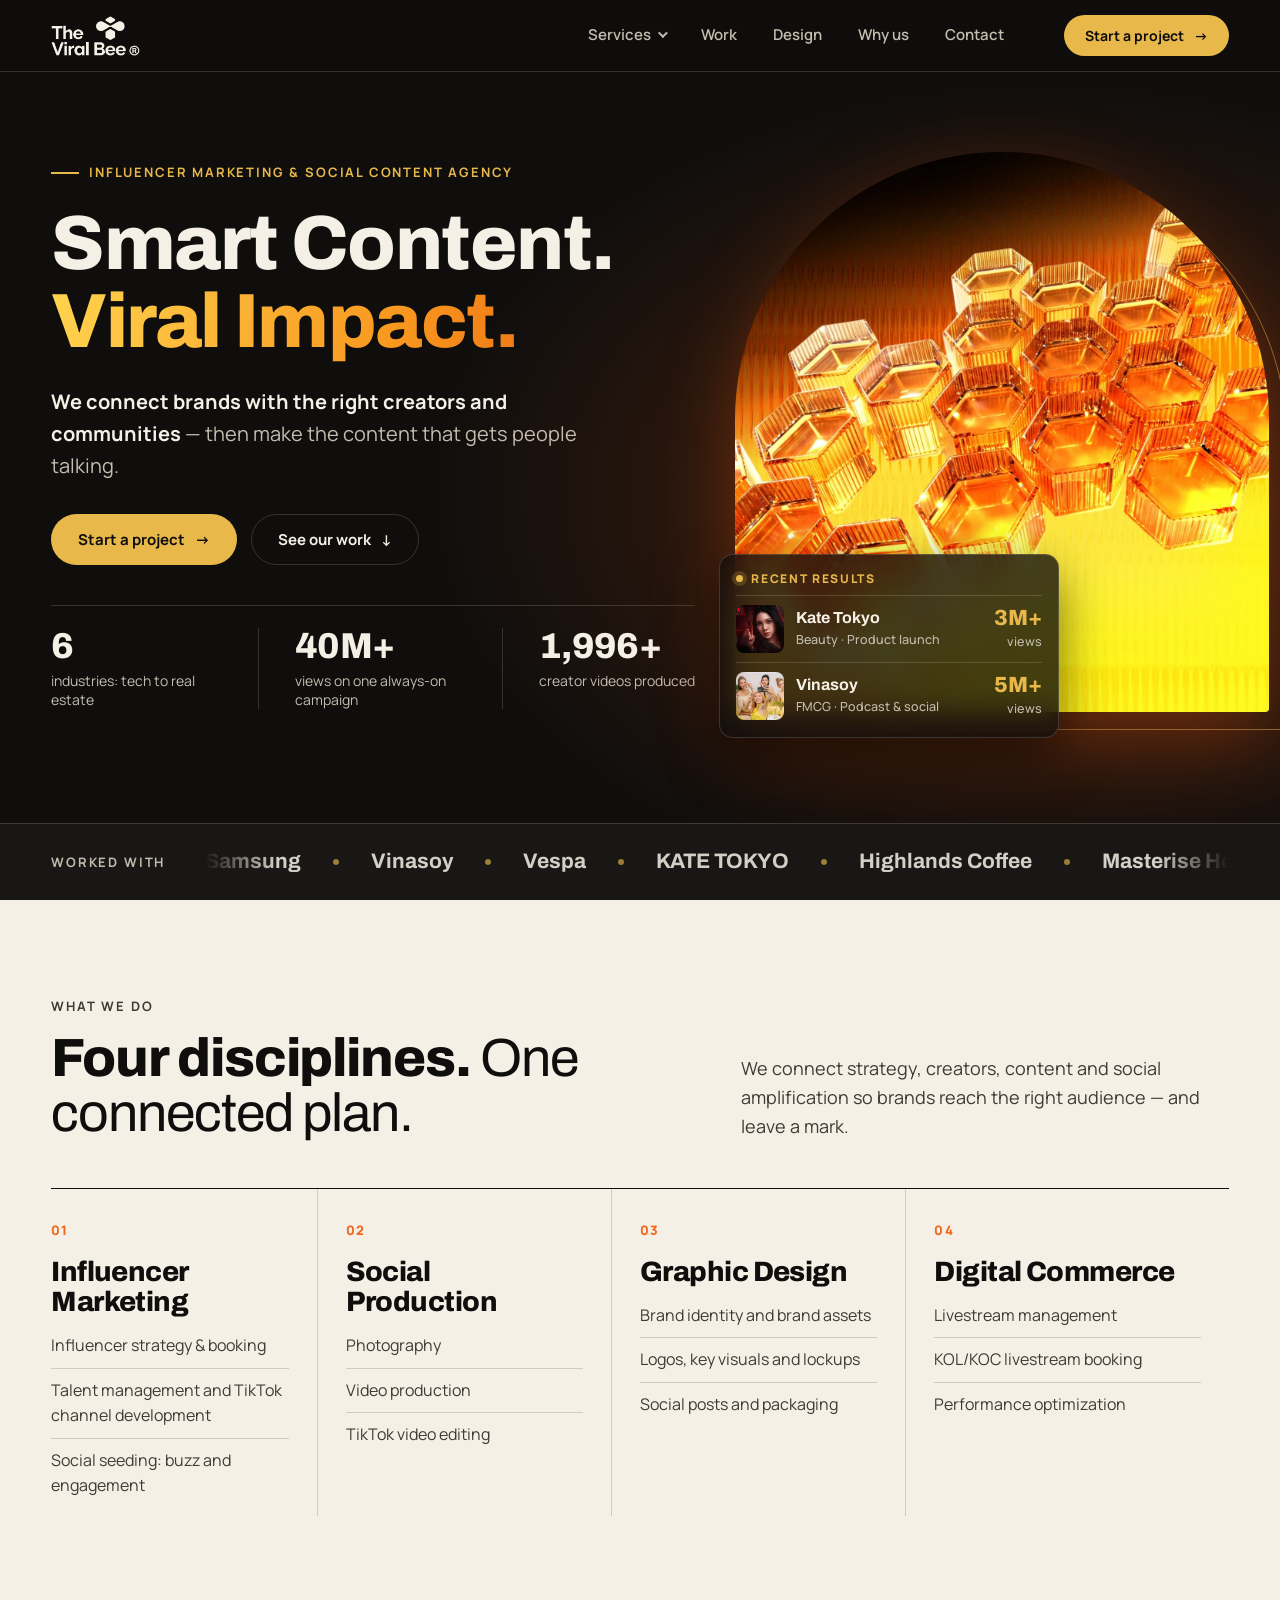
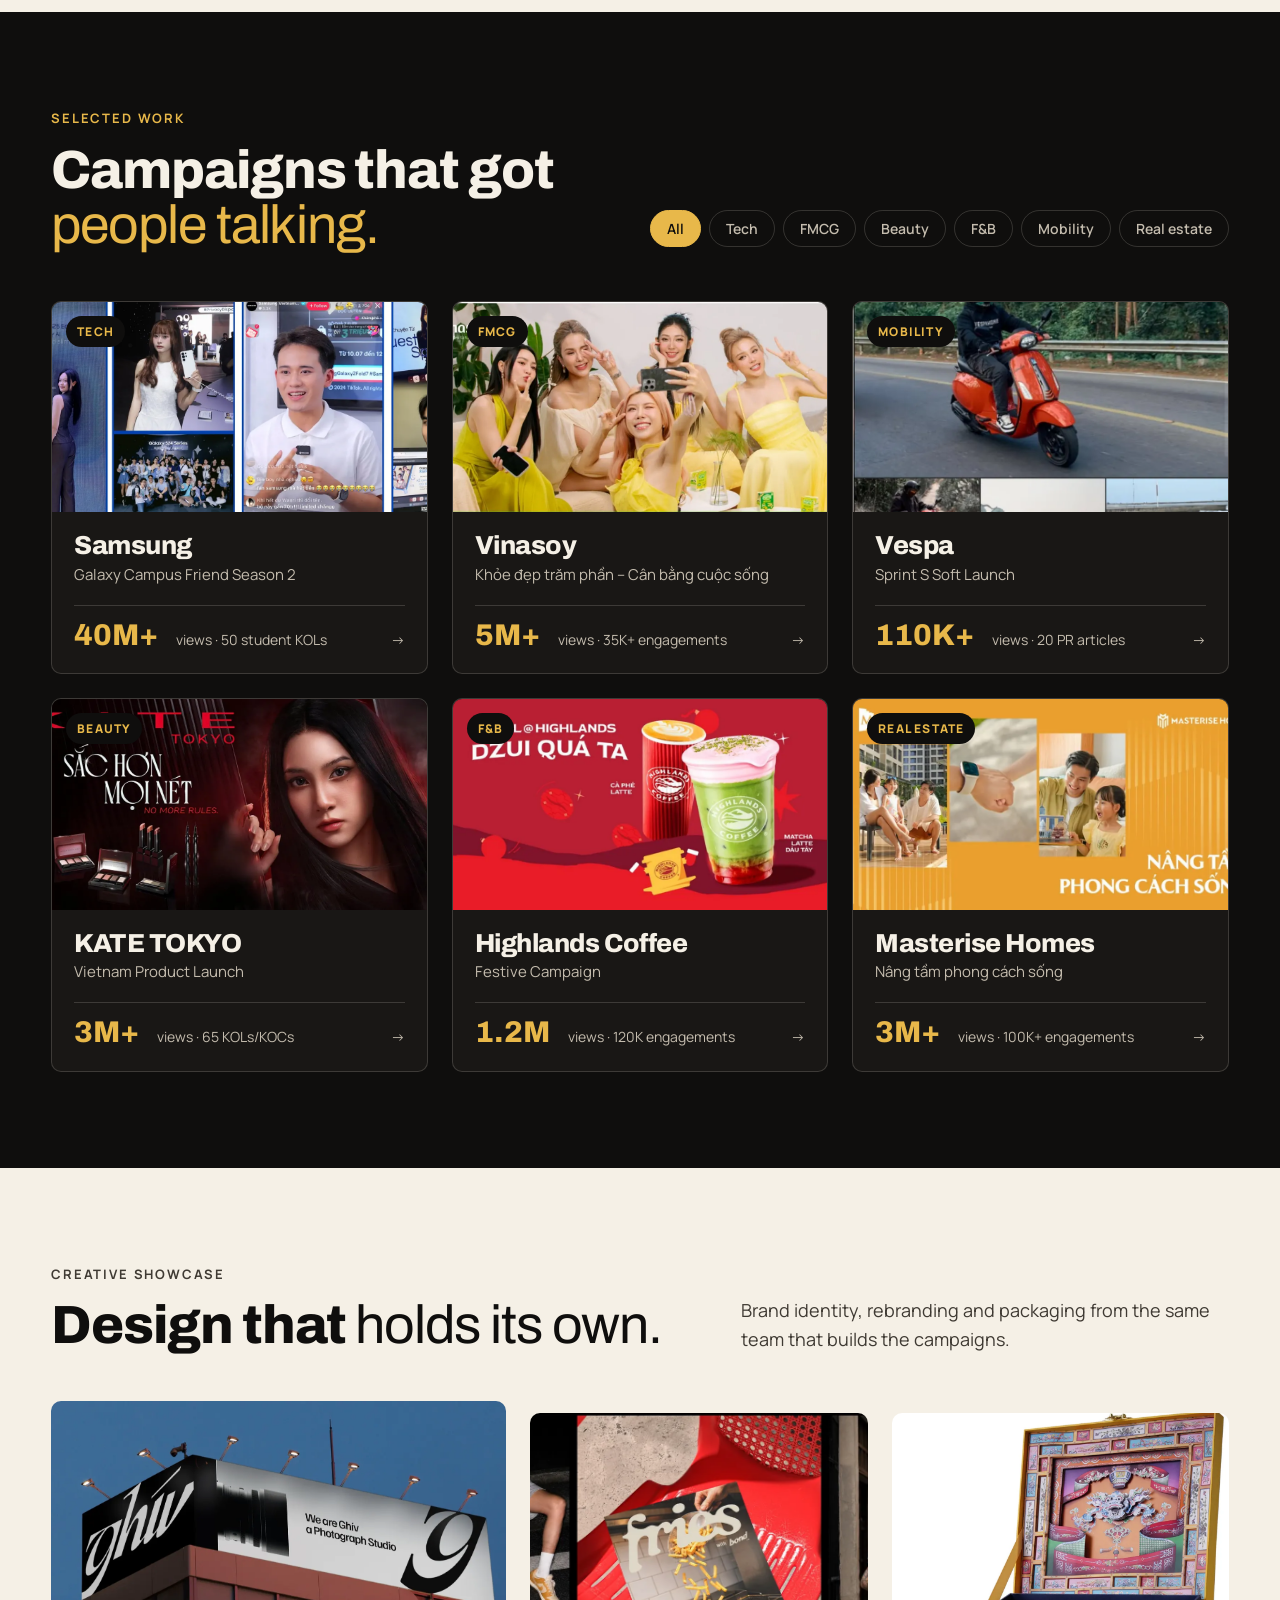
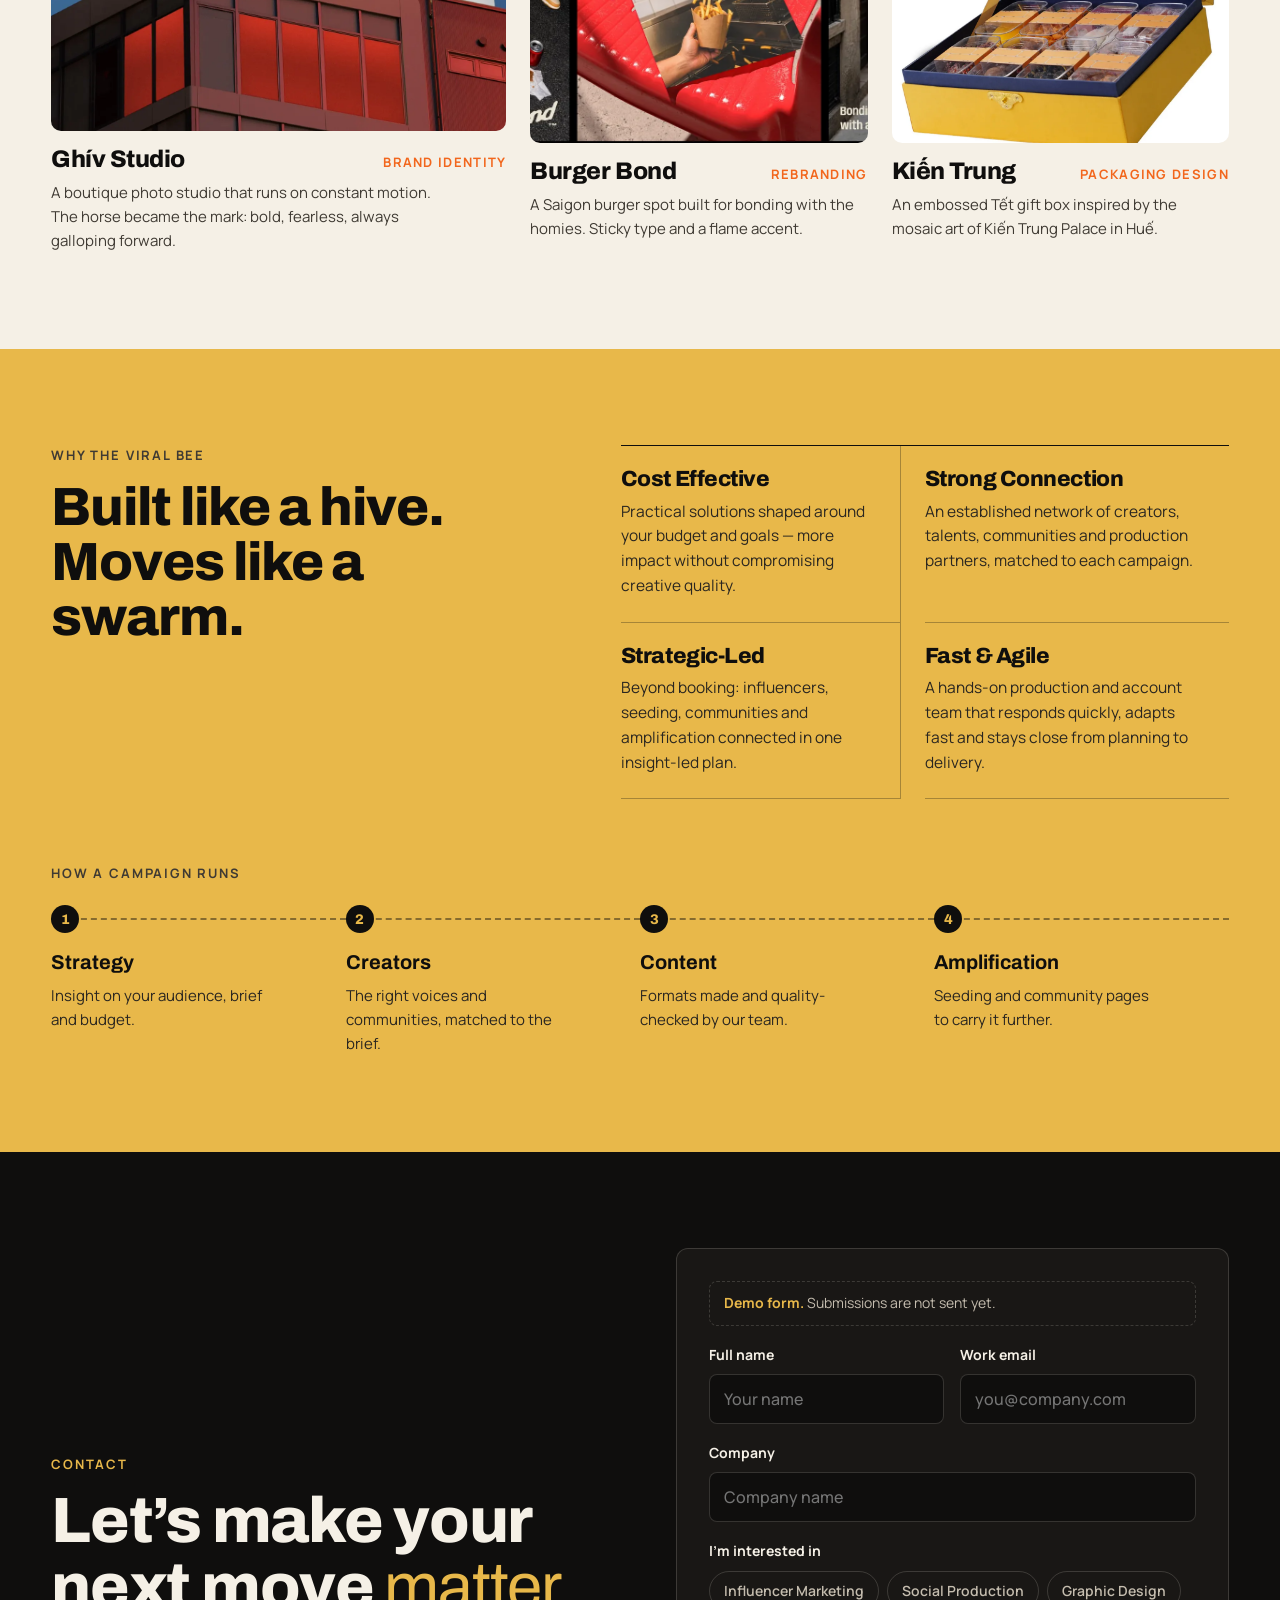
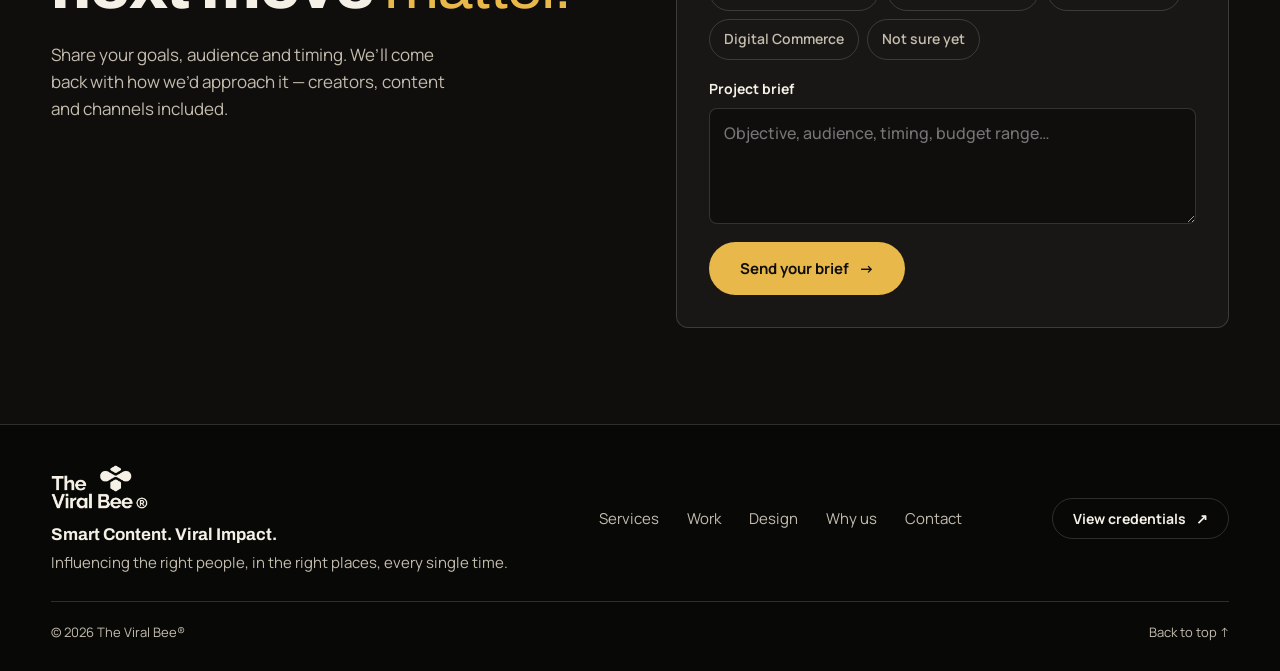
==== index.html @ 258439bc "Redesign The Viral Bee site as a desktop-fit static page Replace the minified React bundle with plai" ====
<!DOCTYPE html>
<html lang="en">
<head>
  <meta charset="utf-8" />
  <meta name="viewport" content="width=device-width, initial-scale=1" />
  <title>The Viral Bee — Smart Content. Viral Impact.</title>
  <meta name="description" content="The Viral Bee is an influencer marketing and social content agency connecting strategy, creators, content and social amplification so brands reach the right people, in the right places." />
  <meta property="og:title" content="The Viral Bee — Smart Content. Viral Impact." />
  <meta property="og:description" content="Influencing the right people, in the right places, every single time." />
  <meta name="theme-color" content="#0f0e0d" />
  <link rel="icon" href="assets/logo-ink.png" />
  <link rel="preconnect" href="https://fonts.googleapis.com" />
  <link rel="preconnect" href="https://fonts.gstatic.com" crossorigin />
  <link rel="stylesheet" href="https://fonts.googleapis.com/css2?family=Archivo:wdth,wght@62..125,100..900&family=Manrope:wght@400;500;600;700;800&display=swap" />
  <link rel="preload" as="image" href="assets/hero-honeycomb.webp" />
  <link rel="stylesheet" href="app.css" />
</head>
<body>
  <a class="skip" href="#main">Skip to content</a>

  <header class="site-header" id="site-header">
    <div class="wrap bar">
      <a href="#top" class="brand" aria-label="The Viral Bee — home"><img class="logo" src="assets/logo-ivory.png" width="329" height="149" alt="The Viral Bee" /></a>

      <nav class="nav" id="nav" aria-label="Primary">
        <div class="has-sub">
          <a href="#services" aria-haspopup="true">Services <i class="caret" aria-hidden="true"></i></a>
          <ul class="submenu">
            <li><a href="#" data-soon>Affiliate</a></li>
            <li><a href="#" data-soon>Design</a></li>
            <li><a href="#" data-soon>Production</a></li>
          </ul>
        </div>
        <a href="#work">Work</a>
        <a href="#design">Design</a>
        <a href="#why">Why us</a>
        <a href="#contact">Contact</a>
        <a class="btn btn-primary btn-sm nav-cta" href="#contact">Start a project <span aria-hidden="true">→</span></a>
      </nav>

      <a class="btn btn-primary btn-sm header-cta" href="#contact">Start a project <span aria-hidden="true">→</span></a>
      <button class="menu-btn" id="menu-btn" type="button" aria-expanded="false" aria-controls="nav" aria-label="Open menu"><span></span><span></span><span></span></button>
    </div>
  </header>

  <main id="main">
    <!-- HERO: one viewport on desktop -->
    <section class="hero" id="top" aria-labelledby="hero-title">
      <div class="wrap hero-main">
        <div class="hero-copy">
          <p class="eyebrow">Influencer marketing &amp; social content agency</p>
          <h1 id="hero-title">Smart Content.<span>Viral Impact.</span></h1>
          <p class="hero-sub"><strong>We connect brands with the right creators and communities</strong> — then make the content that gets people talking.</p>
          <div class="cta-row">
            <a class="btn btn-primary" href="#contact">Start a project <span aria-hidden="true">→</span></a>
            <a class="btn btn-ghost" href="#work">See our work <span aria-hidden="true">↓</span></a>
          </div>
          <dl class="proof">
            <div><dt>industries: tech to real estate</dt><dd>6</dd></div>
            <div><dt>views on one always-on campaign</dt><dd>40M+</dd></div>
            <div><dt>creator videos produced</dt><dd>2,000+</dd></div>
          </dl>
        </div>
        <div class="hero-visual" aria-hidden="true">
          <div class="arch">
            <img class="arch-img" src="assets/hero-honeycomb.webp" width="1500" height="1452" alt="" fetchpriority="high" />
            <div class="results">
              <p class="results-title"><i></i>Recent results</p>
              <ul>
                <li><img src="assets/kate-main.webp" width="1400" height="599" alt="" style="object-position:72% 40%" /><span class="r-name">Kate Tokyo<small>Beauty · Product launch</small></span><b>3M+<small>views</small></b></li>
                <li><img src="assets/vinasoy-main.webp" width="1400" height="618" alt="" style="object-position:55% 35%" /><span class="r-name">Vinasoy<small>FMCG · Podcast &amp; social</small></span><b>5M+<small>views</small></b></li>
              </ul>
            </div>
          </div>
        </div>
      </div>
      <div class="brands">
        <div class="wrap">
          <p>Worked with</p>
          <div class="marquee" role="group" aria-label="Brands we have worked with">
            <div class="track">
              <ul><li>Samsung</li><li>Vinasoy</li><li>Vespa</li><li>KATE TOKYO</li><li>Highlands Coffee</li><li>Masterise Homes</li></ul>
              <ul aria-hidden="true"><li>Samsung</li><li>Vinasoy</li><li>Vespa</li><li>KATE TOKYO</li><li>Highlands Coffee</li><li>Masterise Homes</li></ul>
            </div>
          </div>
        </div>
      </div>
    </section>

    <!-- SERVICES -->
    <section class="sec light" id="services" aria-labelledby="services-title">
      <div class="wrap">
        <div class="sec-head">
          <div><p class="eyebrow">What we do</p><h2 id="services-title">Four disciplines. <em>One connected plan.</em></h2></div>
          <p>We connect strategy, creators, content and social amplification so brands reach the right audience — and leave a mark.</p>
        </div>
        <div class="svc">
          <article><span class="no">01</span><h3>Influencer Marketing</h3><ul><li>Influencer strategy &amp; booking</li><li>Talent management and TikTok channel development</li><li>Social seeding: buzz and engagement</li></ul></article>
          <article><span class="no">02</span><h3>Social Production</h3><ul><li>Photography</li><li>Video production</li><li>TikTok video editing</li></ul></article>
          <article><span class="no">03</span><h3>Graphic Design</h3><ul><li>Brand identity and brand assets</li><li>Logos, key visuals and lockups</li><li>Social posts and packaging</li></ul></article>
          <article><span class="no">04</span><h3>Digital Commerce</h3><ul><li>Livestream management</li><li>KOL/KOC livestream booking</li><li>Performance optimization</li></ul></article>
        </div>
      </div>
    </section>

    <!-- WORK (cards rendered from site-data.js) -->
    <section class="sec dark" id="work" aria-labelledby="work-title">
      <div class="wrap">
        <div class="sec-head wide">
          <div><p class="eyebrow">Selected work</p><h2 id="work-title">Campaigns that got <em>people talking.</em></h2></div>
          <div class="filters" id="filters" role="group" aria-label="Filter by industry"></div>
        </div>
        <div class="cases" id="cases" aria-live="polite"></div>
        <noscript><p class="muted">Enable JavaScript to browse the case studies.</p></noscript>
      </div>
    </section>

    <!-- DESIGN (tiles rendered from site-data.js) -->
    <section class="sec light" id="design" aria-labelledby="design-title">
      <div class="wrap">
        <div class="sec-head">
          <div><p class="eyebrow">Creative showcase</p><h2 id="design-title">Design that <em>holds its own.</em></h2></div>
          <p>Brand identity, rebranding and packaging from the same team that builds the campaigns.</p>
        </div>
        <div class="tiles" id="tiles"></div>
      </div>
    </section>

    <!-- WHY + PROCESS -->
    <section class="sec honey" id="why" aria-labelledby="why-title">
      <div class="wrap">
        <div class="why-grid">
          <div>
            <p class="eyebrow">Why the Viral Bee</p>
            <h2 id="why-title">Built like a hive. Moves like a swarm.</h2>
          </div>
          <div class="claims">
            <article><h3>Cost Effective</h3><p>Practical solutions shaped around your budget and goals — more impact without compromising creative quality.</p></article>
            <article><h3>Strong Connection</h3><p>An established network of creators, talents, communities and production partners, matched to each campaign.</p></article>
            <article><h3>Strategic-Led</h3><p>Beyond booking: influencers, seeding, communities and amplification connected in one insight-led plan.</p></article>
            <article><h3>Fast &amp; Agile</h3><p>A hands-on production and account team that responds quickly, adapts fast and stays close from planning to delivery.</p></article>
          </div>
        </div>
        <p class="eyebrow steps-title">How a campaign runs</p>
        <ol class="steps">
          <li class="step"><b>Strategy</b><span>Insight on your audience, brief and budget.</span></li>
          <li class="step"><b>Creators</b><span>The right voices and communities, matched to the brief.</span></li>
          <li class="step"><b>Content</b><span>Formats made and quality-checked by our team.</span></li>
          <li class="step"><b>Amplification</b><span>Seeding and community pages to carry it further.</span></li>
        </ol>
      </div>
    </section>

    <!-- CONTACT -->
    <section class="sec dark contact" id="contact" aria-labelledby="contact-title">
      <div class="wrap contact-grid">
        <div>
          <p class="eyebrow">Contact</p>
          <h2 id="contact-title">Let’s make your next move <em>matter.</em></h2>
          <p class="lead">Share your goals, audience and timing. We’ll come back with how we’d approach it — creators, content and channels included.</p>
        </div>
        <form class="brief-form" id="brief-form" novalidate>
          <p class="form-demo-note" id="form-note"><strong>Demo form.</strong> Submissions are not sent yet.</p>
          <div class="row">
            <div class="field"><label for="f-name">Full name</label><input id="f-name" name="name" type="text" autocomplete="name" placeholder="Your name" /><p class="field-error" id="e-name" hidden></p></div>
            <div class="field"><label for="f-email">Work email</label><input id="f-email" name="email" type="email" autocomplete="email" placeholder="you@company.com" /><p class="field-error" id="e-email" hidden></p></div>
          </div>
          <div class="field"><label for="f-company">Company</label><input id="f-company" name="company" type="text" autocomplete="organization" placeholder="Company name" /><p class="field-error" id="e-company" hidden></p></div>
          <fieldset class="field" id="f-service" aria-describedby="e-service">
            <legend>I’m interested in</legend>
            <div class="opts">
              <label><input type="radio" name="service" value="Influencer Marketing" /><span>Influencer Marketing</span></label>
              <label><input type="radio" name="service" value="Social Production" /><span>Social Production</span></label>
              <label><input type="radio" name="service" value="Graphic Design" /><span>Graphic Design</span></label>
              <label><input type="radio" name="service" value="Digital Commerce" /><span>Digital Commerce</span></label>
              <label><input type="radio" name="service" value="Not sure yet" /><span>Not sure yet</span></label>
            </div>
            <p class="field-error" id="e-service" hidden></p>
          </fieldset>
          <div class="field"><label for="f-brief">Project brief</label><textarea id="f-brief" name="brief" rows="4" placeholder="Objective, audience, timing, budget range…"></textarea><p class="field-error" id="e-brief" hidden></p></div>
          <button class="btn btn-primary" type="submit" aria-describedby="form-note">Send your brief <span aria-hidden="true">→</span></button>
          <div class="form-status" id="form-status" role="status" aria-live="polite"></div>
        </form>
      </div>
    </section>
  </main>

  <footer class="site-footer">
    <div class="wrap">
      <div class="foot">
        <div class="foot-brand">
          <img class="logo" src="assets/logo-ivory.png" width="329" height="149" alt="The Viral Bee" loading="lazy" />
          <p>Smart Content. Viral Impact.<br /><span>Influencing the right people, in the right places, every single time.</span></p>
        </div>
        <nav class="foot-nav" aria-label="Footer">
          <a href="#services">Services</a><a href="#work">Work</a><a href="#design">Design</a><a href="#why">Why us</a><a href="#contact">Contact</a>
        </nav>
        <a class="btn btn-ghost btn-sm" id="cred-link" href="#" target="_blank" rel="noopener noreferrer">View credentials <span aria-hidden="true">↗</span></a>
      </div>
      <div class="copy"><span>© <span id="year">2026</span> The Viral Bee®</span><a href="#top">Back to top ↑</a></div>
    </div>
  </footer>

  <dialog class="modal" id="modal" aria-labelledby="modal-title"></dialog>

  <noscript>
    <p style="padding:40px;font-family:sans-serif;color:#f5f0e6">The Viral Bee — Smart Content. Viral Impact. Please enable JavaScript to view all content.</p>
  </noscript>
  <script src="site-data.js"></script>
  <script src="app.js" defer></script>
</body>
</html>
---- app.css ----
/* The Viral Bee — site styles
   Desktop-first. Breakpoints: 1100 (tablet landscape), 960 (nav collapses), 700 (phone). */

:root{
  --ink:#0f0e0d;--ink-2:#191715;--ink-3:#26231f;--ivory:#f5f0e6;--paper:#fbf8f1;
  --honey:#e8b84a;--honey-deep:#d9a12c;--ember:#f2661c;--flame:#ff8a1f;
  --muted-dark:#c4bcae;
  --muted-light:#3f3a33;
  --line-dark:rgba(245,240,230,.16);--line-light:rgba(15,14,13,.16);
  --f-display:"Archivo","Helvetica Neue",Arial,sans-serif;
  --f-body:"Manrope","Helvetica Neue",Arial,sans-serif;
  --wrap:1360px;--gutter:clamp(20px,4vw,56px);
  --section-y:96px;
  --header-h:72px;
}
*{box-sizing:border-box;margin:0;padding:0}
html{scroll-behavior:smooth;scroll-padding-top:var(--header-h)}
body{font-family:var(--f-body);font-size:17px;line-height:1.6;background:var(--ink);color:var(--ivory);-webkit-font-smoothing:antialiased;overflow-x:hidden}
img{display:block;max-width:100%;height:auto}
a{color:inherit;text-decoration:none}
button{font:inherit;color:inherit}
ul,ol{list-style:none}
.wrap{max-width:var(--wrap);margin:0 auto;padding:0 var(--gutter)}
h1,h2,h3{font-family:var(--f-display);font-weight:800;line-height:1.02;letter-spacing:-.02em}
.eyebrow{font-size:13px;font-weight:700;letter-spacing:.14em;text-transform:uppercase}
.light .eyebrow{color:var(--muted-light)}
.dark .eyebrow{color:var(--honey)}
.muted{color:var(--muted-dark)}
.skip{position:absolute;left:-999px;top:8px;z-index:100;background:var(--honey);color:var(--ink);padding:10px 16px;border-radius:8px;font-weight:700}
.skip:focus{left:8px}
:focus-visible{outline:3px solid var(--honey);outline-offset:3px;border-radius:6px}

/* ---------- buttons ---------- */
.btn{display:inline-flex;align-items:center;gap:10px;font:700 15px var(--f-body);padding:14px 26px;border-radius:999px;border:1.5px solid transparent;background:transparent;transition:.2s;cursor:pointer;white-space:nowrap}
.btn-primary{background:var(--honey);color:var(--ink)}
.btn-primary:hover{background:var(--honey-deep);transform:translateY(-1px)}
.btn-ghost{border-color:var(--line-dark);color:var(--ivory)}
.btn-ghost:hover{border-color:var(--ivory)}
.btn-sm{padding:10px 20px;font-size:14px}

/* ---------- header ---------- */
.site-header{position:fixed;inset:0 0 auto 0;height:var(--header-h);z-index:50;background:rgba(15,14,13,.92);backdrop-filter:blur(10px);border-bottom:1px solid var(--line-dark)}
.bar{height:100%;display:flex;align-items:center;justify-content:space-between;gap:24px}
.logo{height:40px;width:auto}
.nav{display:flex;gap:36px;align-items:center;margin-left:auto;margin-right:36px}
.nav>a,.has-sub>a{font-size:15px;font-weight:600;color:var(--muted-dark);padding:8px 0;border-bottom:2px solid transparent;transition:.2s}
.nav>a:hover,.nav>a.active,.has-sub>a:hover,.has-sub>a.active{color:var(--ivory);border-color:var(--honey)}
.nav-cta{display:none}
.menu-btn{display:none}

/* services dropdown */
.has-sub{position:relative}
.has-sub>a{display:inline-flex;align-items:center;gap:7px}
.caret{width:7px;height:7px;border-right:2px solid currentColor;border-bottom:2px solid currentColor;transform:rotate(45deg) translateY(-2px);transition:transform .2s}
.submenu{position:absolute;top:100%;left:-18px;min-width:190px;padding:8px;margin-top:12px;background:#2b2722;border:1px solid rgba(232,184,74,.35);border-top:2px solid var(--honey);border-radius:12px;box-shadow:0 18px 40px rgba(0,0,0,.6);opacity:0;visibility:hidden;transform:translateY(-6px);transition:opacity .18s,transform .18s,visibility .18s}
.submenu::before{content:"";position:absolute;left:0;right:0;top:-14px;height:14px}
.submenu a{display:block;font-size:15px;font-weight:600;color:var(--ivory);padding:10px 14px;border-radius:8px}
.submenu a:hover,.submenu a:focus-visible{background:rgba(232,184,74,.16);color:var(--honey)}
.has-sub:hover .submenu,.has-sub:focus-within .submenu{opacity:1;visibility:visible;transform:none}
.has-sub:hover .caret,.has-sub:focus-within .caret{transform:rotate(225deg) translateY(-2px)}

/* ---------- hero: exactly one viewport on desktop ---------- */
.hero{height:100svh;min-height:680px;padding-top:var(--header-h);display:flex;flex-direction:column;overflow:hidden;
  background:radial-gradient(900px 600px at 82% 55%,rgba(226,83,15,.28),transparent 70%),var(--ink)}
.hero-main{flex:1;min-height:0;width:100%;display:grid;grid-template-columns:1.12fr .88fr;gap:40px;align-items:center;padding-top:16px;padding-bottom:48px}
.hero .eyebrow{display:inline-flex;gap:10px;align-items:center;margin-bottom:22px;color:var(--honey)}
.hero .eyebrow::before{content:"";width:28px;height:2px;background:var(--honey)}
.hero h1{font-size:clamp(52px,6vw,92px);margin-bottom:24px}
.hero h1 span{display:block;background:linear-gradient(100deg,#ffd34e,#f8961e 55%,#e2530f);-webkit-background-clip:text;background-clip:text;color:transparent}
.hero-sub{font-size:20px;color:var(--muted-dark);max-width:46ch;margin-bottom:32px}
.hero-sub strong{color:var(--ivory);font-weight:700}
.cta-row{display:flex;flex-wrap:wrap;gap:14px;margin-bottom:40px}
.proof{display:flex;width:max-content;max-width:100%;border-top:1px solid var(--line-dark);padding-top:22px}
.proof>div{display:flex;flex-direction:column;padding-right:36px;margin-right:36px;border-right:1px solid var(--line-dark)}
.proof>div:last-child{border:0;margin:0;padding:0}
/* number first, label second; order keeps every number on the same line regardless of label length */
.proof dd{order:-1;display:grid;font-family:var(--f-display);font-size:36px;font-weight:800;line-height:1;letter-spacing:-.02em;font-variant-numeric:tabular-nums}
/* count-up: the hidden sizer reserves the final width so nothing shifts while digits change */
.proof dd>*{grid-area:1/1}
.count-sizer{visibility:hidden}
.proof dt{font-size:14px;color:var(--muted-dark);margin-top:8px;max-width:19ch;line-height:1.35}
.hero-visual{position:relative;height:100%;max-height:min(560px,66vh);display:flex;justify-content:center;align-items:flex-end}
.arch{position:relative;height:100%;aspect-ratio:1/1.05}
.arch::before{content:"";position:absolute;inset:18px -18px -18px 18px;border:1.5px solid rgba(232,184,74,.5);border-radius:999px 999px 14px 14px}
.arch-img{position:relative;width:100%;height:100%;object-fit:cover;border-radius:999px 999px 14px 14px;box-shadow:0 30px 80px rgba(226,83,15,.35)}
/* one tidy results panel instead of two overlapping photos */
.results{position:absolute;left:-3%;bottom:-26px;width:clamp(270px,80%,340px);padding:14px 16px 8px;background:rgba(15,14,13,.78);backdrop-filter:blur(14px);-webkit-backdrop-filter:blur(14px);border:1px solid var(--line-dark);border-radius:14px;box-shadow:0 20px 50px rgba(0,0,0,.55)}
.results-title{display:flex;align-items:center;gap:8px;font-size:12px;font-weight:800;letter-spacing:.14em;text-transform:uppercase;color:var(--honey);margin-bottom:6px}
.results-title i{width:7px;height:7px;border-radius:50%;background:var(--honey);box-shadow:0 0 0 4px rgba(232,184,74,.2)}
.results li{display:grid;grid-template-columns:48px 1fr auto;align-items:center;gap:12px;padding:9px 0;border-top:1px solid var(--line-dark)}
.results li img{width:48px;height:48px;object-fit:cover;border-radius:8px}
.results .r-name{font-family:var(--f-display);font-weight:700;font-size:16px;line-height:1.15;display:flex;flex-direction:column}
.results small{font:500 12.5px var(--f-body);color:var(--muted-dark);margin-top:3px}
.results b{font-family:var(--f-display);font-size:22px;font-weight:800;line-height:1;color:var(--honey);text-align:right}
.results b small{display:block;margin-top:4px;letter-spacing:.02em}
.brands{border-top:1px solid var(--line-dark);background:var(--ink-2)}
.brands .wrap{display:flex;align-items:center;gap:40px;height:76px}
.brands p{font-size:13px;letter-spacing:.14em;text-transform:uppercase;font-weight:700;color:var(--muted-dark);white-space:nowrap}
/* infinite logo carousel: two identical lists side by side, track slides left by exactly one list width */
.marquee{flex:1;min-width:0;overflow:hidden;-webkit-mask-image:linear-gradient(90deg,transparent,#000 7%,#000 93%,transparent);mask-image:linear-gradient(90deg,transparent,#000 7%,#000 93%,transparent)}
.track{display:flex;width:max-content;animation:marquee 34s linear infinite;will-change:transform}
.marquee:hover .track{animation-play-state:paused}
.track ul{display:flex;flex:none;align-items:center}
.brands li{display:flex;align-items:center;font-family:var(--f-display);font-weight:700;font-size:21px;opacity:.85;white-space:nowrap}
.brands li::after{content:"";width:6px;height:6px;border-radius:50%;background:var(--honey);opacity:.75;margin:0 32px}
@keyframes marquee{to{transform:translateX(-50%)}}

/* ---------- sections ---------- */
.sec{padding:var(--section-y) 0}
.light{background:var(--ivory);color:var(--ink)}
.dark{background:var(--ink)}
.honey{background:var(--honey);color:var(--ink)}
.sec-head{display:grid;grid-template-columns:1.3fr 1fr;gap:56px;align-items:end;margin-bottom:48px}
.sec-head.wide{grid-template-columns:auto 1fr}
.sec-head h2{font-size:clamp(36px,4.2vw,60px);margin-top:14px}
.sec-head h2 em{font-style:normal;font-weight:400}
.dark h2 em{color:var(--honey)}
.sec-head p:not(.eyebrow){font-size:18px;max-width:48ch}
.light .sec-head p:not(.eyebrow){color:var(--muted-light)}

/* services */
.svc{display:grid;grid-template-columns:repeat(4,1fr);border-top:1.5px solid var(--ink)}
.svc article{padding:26px 28px 8px 0;margin-right:28px;border-right:1px solid var(--line-light)}
.svc article:last-child{border:0;margin:0}
.svc .no{font-size:13px;font-weight:800;color:var(--ember);letter-spacing:.1em}
.svc h3{font-size:28px;margin:14px 0 16px;line-height:1.08}
.svc ul{color:var(--muted-light);font-size:16px}
.svc li{padding:9px 0;border-top:1px solid var(--line-light)}
.svc li:first-child{border-top:0;padding-top:0}

/* work */
.filters{display:flex;gap:8px;justify-content:flex-end;padding-bottom:6px}
.chip{white-space:nowrap;font:600 14px var(--f-body);color:var(--muted-dark);background:transparent;border:1.5px solid var(--line-dark);border-radius:999px;padding:8px 16px;cursor:pointer;transition:.2s}
.chip:hover{color:var(--ivory);border-color:var(--ivory)}
.chip[aria-pressed="true"]{background:var(--honey);color:var(--ink);border-color:var(--honey)}
.cases{display:grid;grid-template-columns:repeat(3,1fr);gap:24px}
.case{position:relative;background:var(--ink-2);border:1px solid var(--line-dark);border-radius:10px;overflow:hidden;display:flex;flex-direction:column;transition:.25s}
.case:hover,.case:focus-within{border-color:var(--honey);transform:translateY(-3px)}
.case[hidden]{display:none}
.case .img{aspect-ratio:16/9;overflow:hidden;position:relative}
.case .img img{width:100%;height:100%;object-fit:cover;transition:transform .5s}
.case:hover .img img{transform:scale(1.04)}
.tag{position:absolute;left:14px;top:14px;background:var(--ink);color:var(--honey);font-size:12px;font-weight:800;letter-spacing:.1em;text-transform:uppercase;padding:6px 11px;border-radius:999px}
.case .body{padding:20px 22px 22px;display:flex;flex-direction:column;gap:4px;flex:1}
.case h3{font-size:26px}
.case .proj{font-size:15px;color:var(--muted-dark);min-height:24px}
.case .res{display:flex;align-items:baseline;gap:18px;margin-top:auto;padding-top:14px;border-top:1px solid var(--line-dark)}
.case .proj+.res{margin-top:14px}
.case .res b{font-family:var(--f-display);font-size:30px;font-weight:800;color:var(--honey);line-height:1}
.case .res span{font-size:14px;color:var(--muted-dark)}
.case-open{margin-left:auto;background:none;border:0;cursor:pointer;font-size:22px;line-height:1;color:var(--ivory)}
.case-open::after{content:"";position:absolute;inset:0}
.case-open:focus-visible{outline:none}
.case-open:focus-visible::after{outline:3px solid var(--honey);outline-offset:-3px;border-radius:10px}
.vh{position:absolute;width:1px;height:1px;overflow:hidden;clip:rect(0 0 0 0);white-space:nowrap}

/* design */
.tiles{display:grid;grid-template-columns:1.35fr 1fr 1fr;gap:24px}
.tile{display:block;width:100%;text-align:left;background:none;border:0;cursor:pointer;color:inherit}
.tile .img{height:330px;border-radius:10px;overflow:hidden;background:var(--ink)}
.tile .img img{width:100%;height:100%;object-fit:cover;transition:transform .5s}
.tile:hover .img img,.tile:focus-visible .img img{transform:scale(1.04)}
.tile .meta{display:flex;justify-content:space-between;align-items:baseline;margin-top:16px;gap:12px}
.tile h3{font-size:24px}
.tile .disc{font-size:13px;font-weight:700;letter-spacing:.1em;text-transform:uppercase;color:var(--ember);white-space:nowrap}
.tile p{font-size:15px;color:var(--muted-light);margin-top:8px;max-width:44ch}

/* why + process */
.why-grid{display:grid;grid-template-columns:.9fr 1.1fr;gap:72px;align-items:start}
.why-grid h2{font-size:clamp(36px,4.2vw,60px);margin-top:14px}
.honey .eyebrow{color:var(--muted-light)}
.claims{display:grid;grid-template-columns:1fr 1fr;border-top:1.5px solid var(--ink)}
.claims article{padding:22px 24px 24px 0;border-bottom:1px solid rgba(15,14,13,.3)}
.claims article:nth-child(odd){border-right:1px solid rgba(15,14,13,.3);margin-right:24px}
.claims h3{font-size:22px;margin-bottom:8px}
.claims p{font-size:15.5px;color:#2a2620}
.steps-title{margin-top:64px}
.steps{display:grid;grid-template-columns:repeat(4,1fr);margin-top:34px;counter-reset:s}
.step{position:relative;padding-top:26px;border-top:2px dashed rgba(15,14,13,.45)}
.step::before{counter-increment:s;content:counter(s);position:absolute;top:-15px;left:0;width:28px;height:28px;border-radius:50%;background:var(--ink);color:var(--honey);font:800 14px var(--f-display);display:grid;place-items:center}
.step b{font-family:var(--f-display);font-size:20px;display:block;margin-bottom:6px}
.step span{font-size:15px;color:#2a2620;display:block;max-width:24ch}

/* contact + form */
.contact-grid{display:grid;grid-template-columns:1fr 1fr;gap:72px;align-items:center}
.contact h2{font-size:clamp(40px,5vw,72px);margin:14px 0 22px}
.contact h2 em{font-style:normal;font-weight:400;color:var(--honey)}
.contact .lead{color:var(--muted-dark);max-width:42ch}
.brief-form{background:var(--ink-2);border:1px solid var(--line-dark);border-radius:12px;padding:32px;display:grid;gap:18px}
.form-demo-note{font-size:14px;color:var(--muted-dark);border:1px dashed var(--line-dark);border-radius:8px;padding:10px 14px}
.form-demo-note strong{color:var(--honey)}
.row{display:grid;grid-template-columns:1fr 1fr;gap:16px}
.field{display:grid;gap:8px;border:0;min-width:0}
.field label,.field legend{font-size:14px;font-weight:700}
.field legend{margin-bottom:8px;padding:0}
input[type=text],input[type=email],textarea{font:500 16px var(--f-body);color:var(--ivory);background:var(--ink);border:1.5px solid var(--line-dark);border-radius:8px;padding:13px 14px;width:100%}
input:focus,textarea:focus{outline:none;border-color:var(--honey)}
textarea{min-height:96px;resize:vertical}
[aria-invalid="true"]{border-color:#ff7a59!important}
.field-error{font-size:13.5px;color:#ff9b82}
.opts{display:flex;flex-wrap:wrap;gap:8px}
.opts label{position:relative;font-weight:600}
.opts input{position:absolute;opacity:0;inset:0;cursor:pointer}
.opts span{display:inline-block;font-size:14px;border:1.5px solid var(--line-dark);border-radius:999px;padding:8px 14px;color:var(--muted-dark);transition:.2s}
.opts input:checked+span{background:var(--honey);color:var(--ink);border-color:var(--honey)}
.opts input:focus-visible+span{outline:3px solid var(--honey);outline-offset:3px}
.brief-form .btn{justify-self:start;padding:15px 30px}
.form-status:empty{display:none}
.status-note{font-size:14.5px;color:var(--muted-dark);border-left:3px solid var(--honey);padding:4px 0 4px 12px}
.status-note strong{color:var(--ivory)}
.status-error{border-color:#ff7a59;color:#ff9b82}

/* footer */
.site-footer{background:#080807;border-top:1px solid var(--line-dark);padding:40px 0 28px}
.foot{display:flex;justify-content:space-between;align-items:center;gap:32px}
.foot-brand .logo{height:44px;margin-bottom:12px}
.foot-brand p{font-family:var(--f-display);font-weight:700}
.foot-brand span{display:block;font:400 15px var(--f-body);color:var(--muted-dark);margin-top:4px}
.foot-nav{display:flex;gap:28px;font-size:15px;color:var(--muted-dark);flex-wrap:wrap}
.foot-nav a:hover{color:var(--ivory)}
.copy{margin-top:28px;padding-top:20px;border-top:1px solid var(--line-dark);font-size:13px;color:var(--muted-dark);display:flex;justify-content:space-between}

/* ---------- modal (case study + design gallery) ---------- */
.modal{border:0;padding:0;margin:auto;width:min(960px,94vw);max-height:92vh;background:var(--ink-2);color:var(--ivory);border-radius:14px;box-shadow:0 30px 90px rgba(0,0,0,.7);overflow:hidden}
.modal[open]{display:flex;flex-direction:column}
.modal::backdrop{background:rgba(8,8,7,.78);backdrop-filter:blur(3px)}
.modal-bar{display:flex;justify-content:space-between;align-items:center;padding:16px 24px;border-bottom:1px solid var(--line-dark);flex:none}
.modal-bar .eyebrow{color:var(--honey)}
.modal-close{width:40px;height:40px;border-radius:50%;border:1.5px solid var(--line-dark);background:none;font-size:24px;line-height:1;cursor:pointer;transition:.2s}
.modal-close:hover{border-color:var(--ivory)}
.modal-scroll{overflow-y:auto;padding:32px 32px 36px;overscroll-behavior:contain}
.modal-client{font-size:13px;font-weight:800;letter-spacing:.14em;text-transform:uppercase;color:var(--honey)}
.modal-title{font-size:clamp(30px,3.6vw,48px);margin:10px 0 14px}
.modal-summary{font-size:18px;color:var(--muted-dark);max-width:60ch}
.modal figure{margin-top:28px;border-radius:10px;overflow:hidden;background:var(--ink)}
.modal figure img{width:100%}
.modal-metrics{display:grid;grid-template-columns:repeat(4,1fr);gap:0;margin-top:28px;border-top:1px solid var(--line-dark);border-bottom:1px solid var(--line-dark)}
.modal-metrics>div{display:flex;flex-direction:column-reverse;padding:18px 16px;border-right:1px solid var(--line-dark)}
.modal-metrics>div:last-child{border:0}
.modal-metrics dd{font-family:var(--f-display);font-size:34px;font-weight:800;color:var(--honey);line-height:1}
.modal-metrics dt{font-size:14px;color:var(--muted-dark);margin-top:6px}
.modal-cols{display:grid;grid-template-columns:1.5fr 1fr;gap:48px;margin-top:32px}
.modal-cols h3{font-size:20px;margin:0 0 8px}
.modal-cols p{color:var(--muted-dark);margin-bottom:24px}
.role-list li{padding:10px 0;border-top:1px solid var(--line-dark);color:var(--muted-dark)}
.role-list li:first-child{border-top:0;padding-top:0}
.modal-foot{display:flex;flex-wrap:wrap;gap:12px;margin-top:32px}

/* ---------- short desktop windows (laptops): tighten the hero so nothing touches the logo bar ---------- */
@media (min-width:1101px) and (max-height:820px){
  .hero .eyebrow{margin-bottom:14px}
  .hero h1{font-size:clamp(44px,5vw,72px);margin-bottom:16px}
  .hero-sub{font-size:18px;margin-bottom:22px}
  .cta-row{margin-bottom:26px}
  .proof{padding-top:16px}
  .proof dd{font-size:30px}
  .proof dt{margin-top:6px}
  .hero-visual{max-height:min(480px,60vh)}
}

/* ---------- tablet landscape ---------- */
@media (max-width:1100px){
  :root{--section-y:80px}
  .hero{height:auto;min-height:0}
  .hero-main{grid-template-columns:1fr;gap:32px;padding-top:40px;padding-bottom:48px}
  .hero-visual{height:auto;max-height:none;justify-content:center;padding:0 40px 32px}
  .arch{height:auto;width:min(420px,100%)}
  .brands .wrap{height:68px;gap:24px}
  .brands li{font-size:18px}
  .brands li::after{margin:0 26px}
  .svc{grid-template-columns:1fr 1fr}
  .svc article{padding-bottom:28px}
  .svc article:nth-child(2){border:0;margin-right:0}
  .svc article:nth-child(3){margin-top:0}
  .cases{grid-template-columns:1fr 1fr}
  .tiles{grid-template-columns:1fr 1fr}
  .tiles .tile:first-child{grid-column:1/-1}
  .tile .img{height:300px}
  .why-grid{gap:48px}
  .contact-grid{gap:48px}
}

/* ---------- nav collapses ---------- */
@media (max-width:960px){
  .header-cta{display:none}
  .menu-btn{display:grid;gap:5px;place-content:center;width:44px;height:44px;border-radius:50%;border:1.5px solid var(--line-dark);background:none;cursor:pointer;margin-left:auto}
  .menu-btn span{display:block;width:18px;height:2px;background:var(--ivory);transition:.2s}
  .menu-open .menu-btn span:nth-child(1){transform:translateY(7px) rotate(45deg)}
  .menu-open .menu-btn span:nth-child(2){opacity:0}
  .menu-open .menu-btn span:nth-child(3){transform:translateY(-7px) rotate(-45deg)}
  .nav{position:fixed;inset:var(--header-h) 0 auto 0;margin:0;flex-direction:column;align-items:stretch;gap:0;background:var(--ink);padding:8px var(--gutter) 24px;border-bottom:1px solid var(--line-dark);max-height:calc(100svh - var(--header-h));overflow-y:auto;transform:translateY(-8px);opacity:0;visibility:hidden;transition:.2s}
  .menu-open .nav{transform:none;opacity:1;visibility:visible}
  .nav>a,.has-sub>a{display:block;font-size:18px;padding:16px 0;border-bottom:1px solid var(--line-dark)}
  .has-sub>a .caret{display:none}
  .submenu{position:static;opacity:1;visibility:visible;transform:none;margin:0 0 4px;padding:0 0 8px 16px;background:none;border:0;box-shadow:none;min-width:0}
  .submenu::before{display:none}
  .submenu a{font-size:16px;color:var(--muted-dark);padding:10px 0}
  .nav-cta{display:inline-flex;margin-top:18px;justify-content:center;border:1.5px solid transparent!important;padding:14px 26px!important;font-size:15px!important;color:var(--ink)!important}
  .sec-head,.sec-head.wide{grid-template-columns:1fr;gap:20px;margin-bottom:36px}
  .filters{flex-wrap:wrap;justify-content:flex-start}
  .why-grid,.contact-grid{grid-template-columns:1fr}
  .steps{grid-template-columns:1fr 1fr;row-gap:40px}
  .foot{flex-wrap:wrap}
}

/* ---------- phone ---------- */
@media (max-width:700px){
  :root{--section-y:64px}
  body{font-size:16px}
  .hero h1{font-size:clamp(44px,13vw,64px)}
  .hero-sub{font-size:18px}
  .cta-row{margin-bottom:32px}
  .proof{flex-direction:column;gap:18px;width:100%}
  .proof>div{flex-direction:row;justify-content:flex-start;align-items:baseline;gap:14px;border:0;margin:0;padding:0}
  .proof dt{margin:0;max-width:none}
  .proof dd{font-size:30px;min-width:96px}
  .brands .wrap{height:auto;flex-wrap:wrap;gap:6px;padding-top:16px;padding-bottom:16px}
  .marquee{flex-basis:100%}
  .brands li{font-size:17px}
  .hero-visual{padding:0 8px 72px}
  .arch{width:min(300px,86%)}
  .arch::before{inset:12px -12px -12px 12px}
  .results{left:50%;transform:translateX(-50%);bottom:-68px;width:min(330px,calc(100vw - 40px))}
  .svc{grid-template-columns:1fr}
  .svc article,.svc article:nth-child(2){border-right:0;margin-right:0;border-bottom:1px solid var(--line-light);padding:24px 0}
  .svc article:last-child{border-bottom:0}
  .cases{grid-template-columns:1fr}
  .tiles{grid-template-columns:1fr}
  .tile .img{height:240px}
  .claims{grid-template-columns:1fr}
  .claims article:nth-child(odd){border-right:0;margin-right:0}
  .steps{grid-template-columns:1fr}
  .row{grid-template-columns:1fr}
  .brief-form{padding:22px}
  .modal{width:100vw;max-height:100svh;height:100svh;border-radius:0}
  .modal-scroll{padding:22px 20px 28px}
  .modal-metrics{grid-template-columns:1fr 1fr}
  .modal-metrics>div:nth-child(2){border-right:0}
  .modal-metrics>div:nth-child(-n+2){border-bottom:1px solid var(--line-dark)}
  .modal-cols{grid-template-columns:1fr;gap:8px}
  .foot{flex-direction:column;align-items:flex-start}
  .copy{flex-direction:column;gap:8px}
}

@media (prefers-reduced-motion:reduce){
  html{scroll-behavior:auto}
  *,*::before,*::after{transition-duration:.01ms!important;animation-duration:.01ms!important}
  /* logo carousel becomes a still, wrapping row (second copy hidden) */
  .track{animation:none!important;width:auto;flex-wrap:wrap}
  .track ul+ul{display:none}
  .marquee{-webkit-mask-image:none;mask-image:none}
  .brands .wrap{height:auto;padding-top:18px;padding-bottom:18px;flex-wrap:wrap}
  .track ul{flex-wrap:wrap}
}
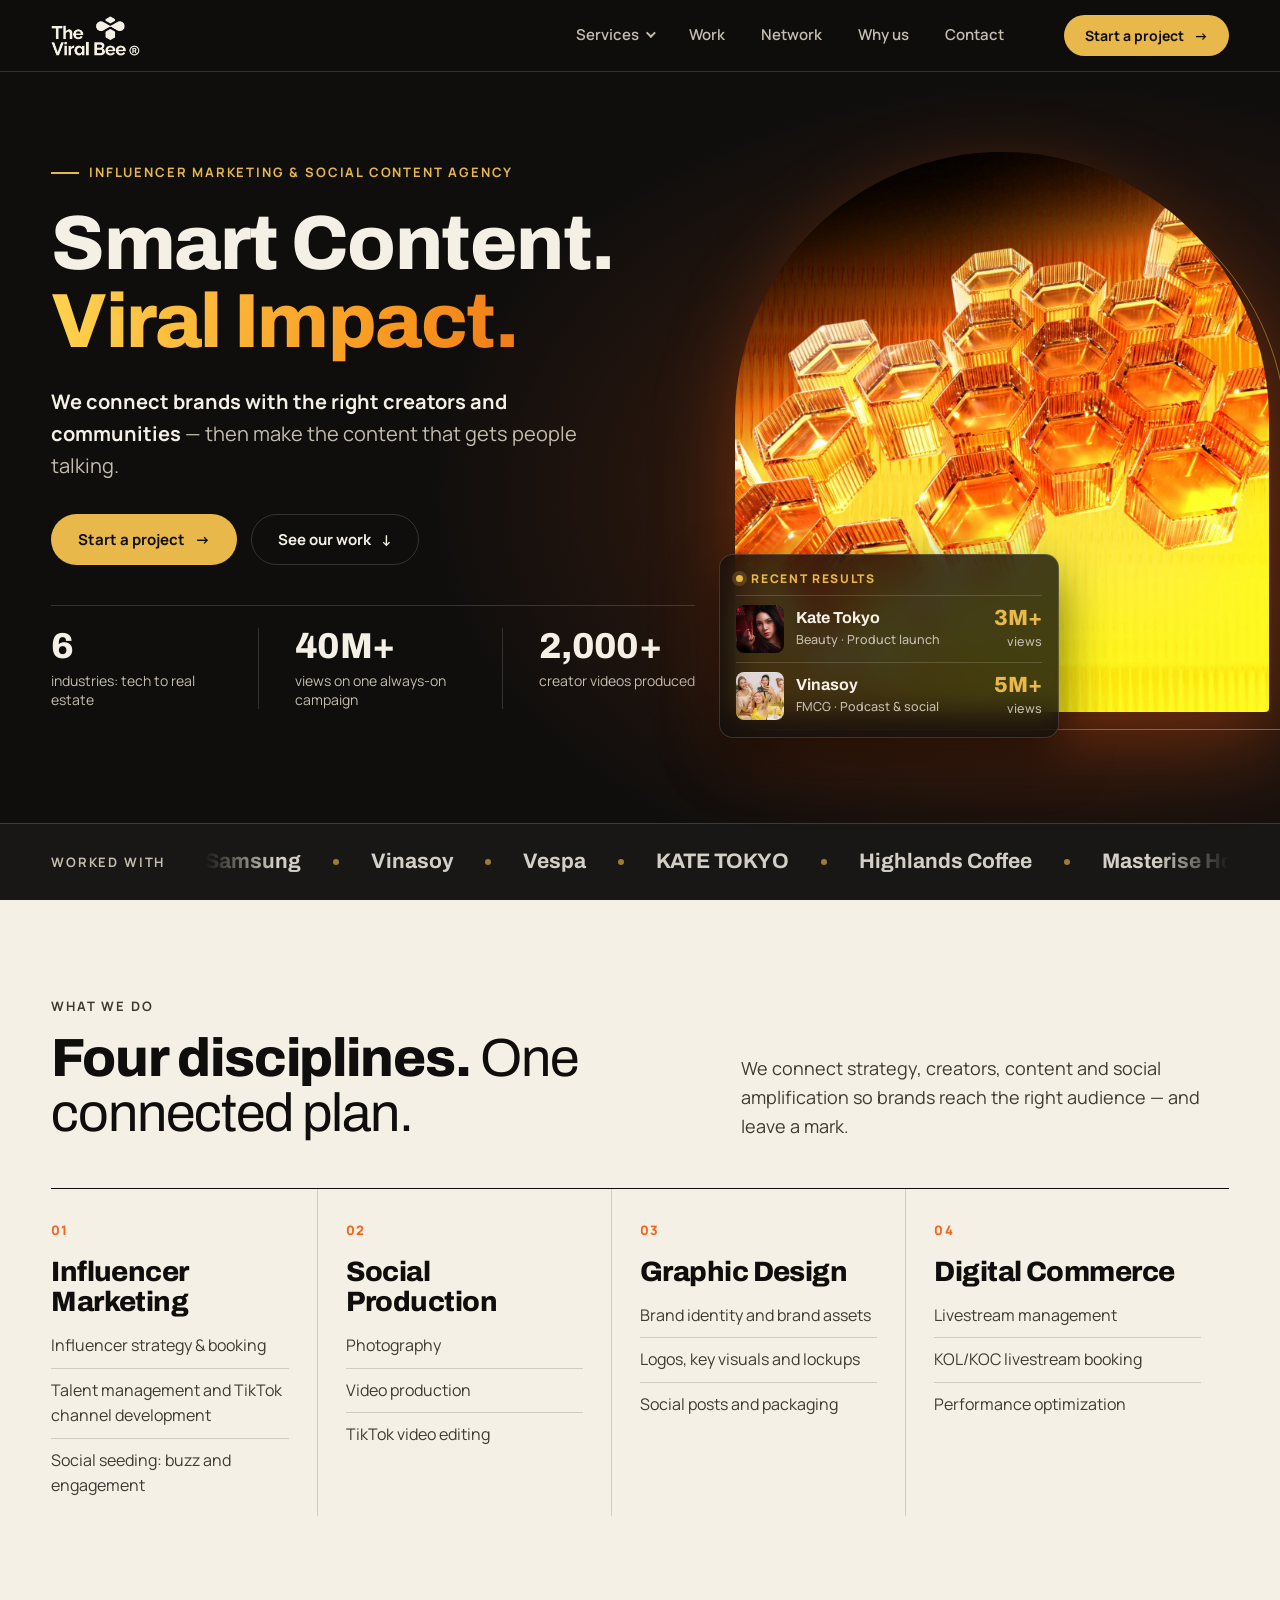
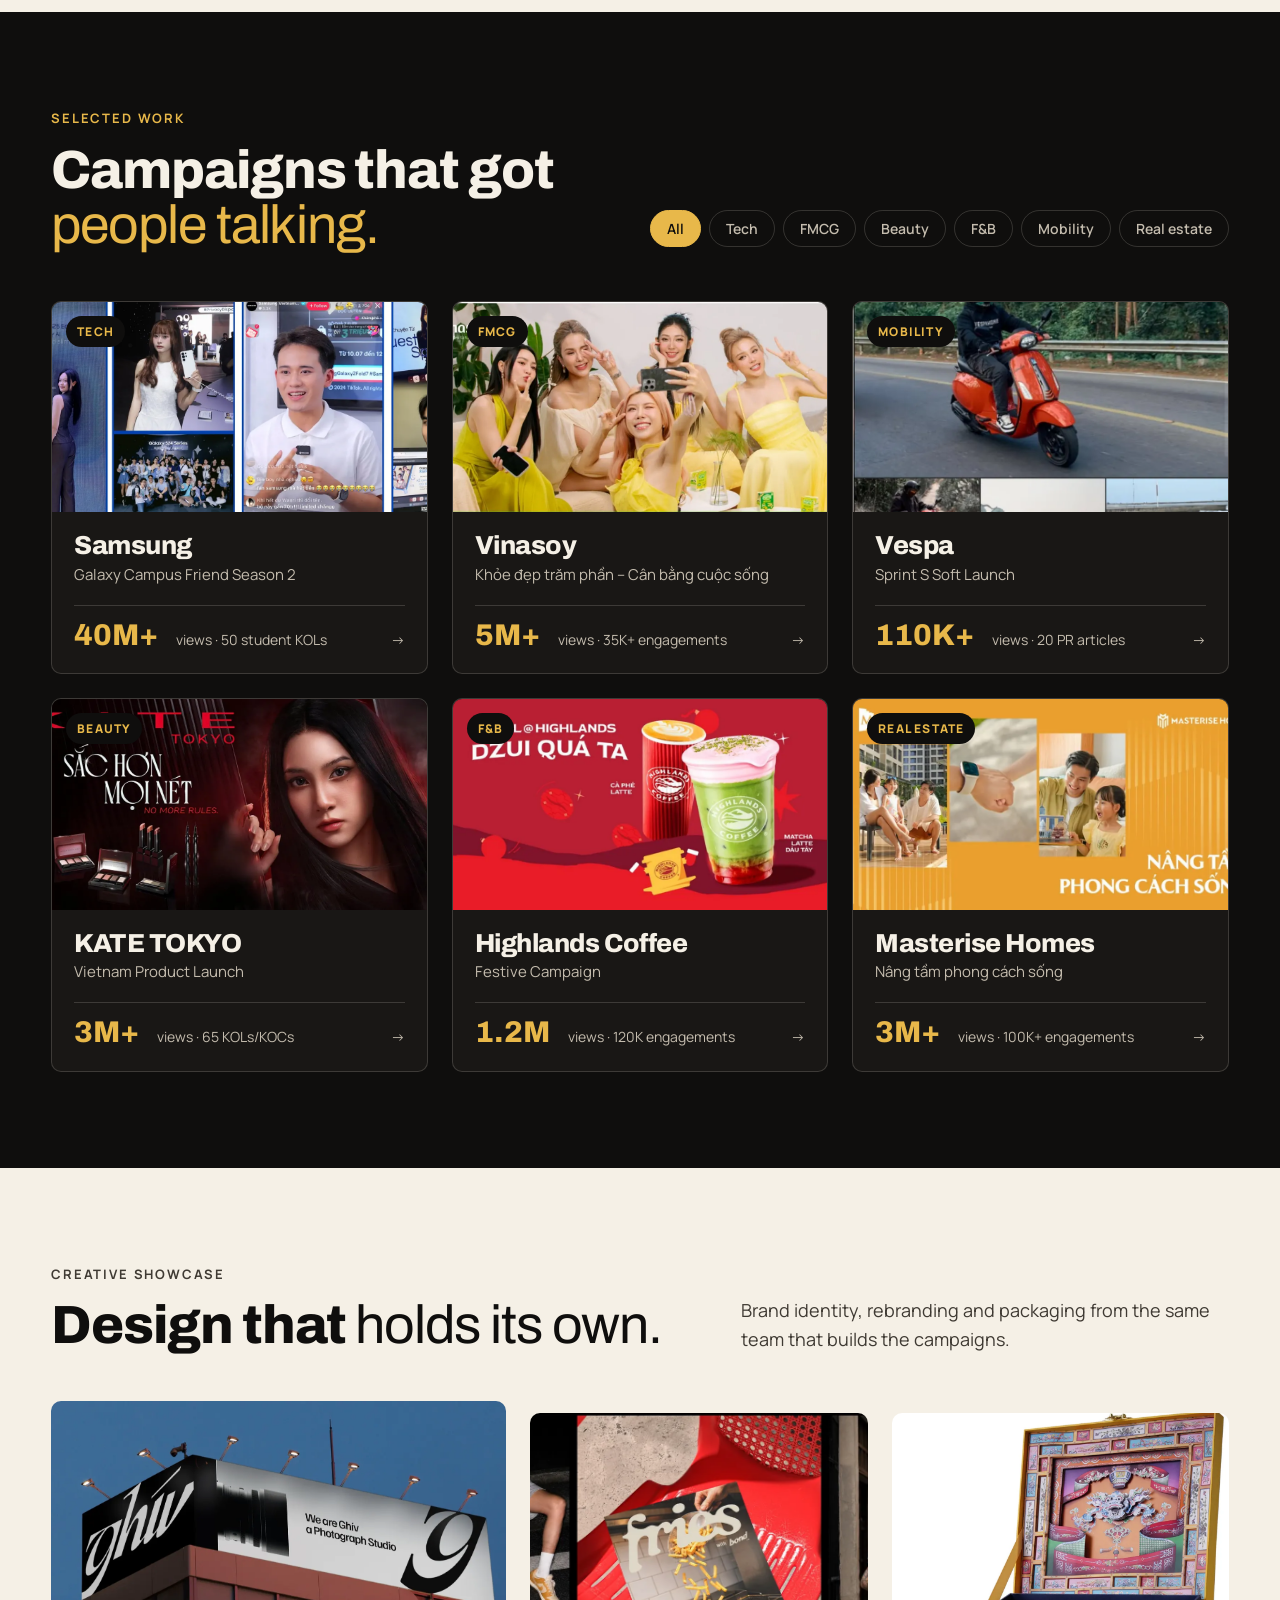
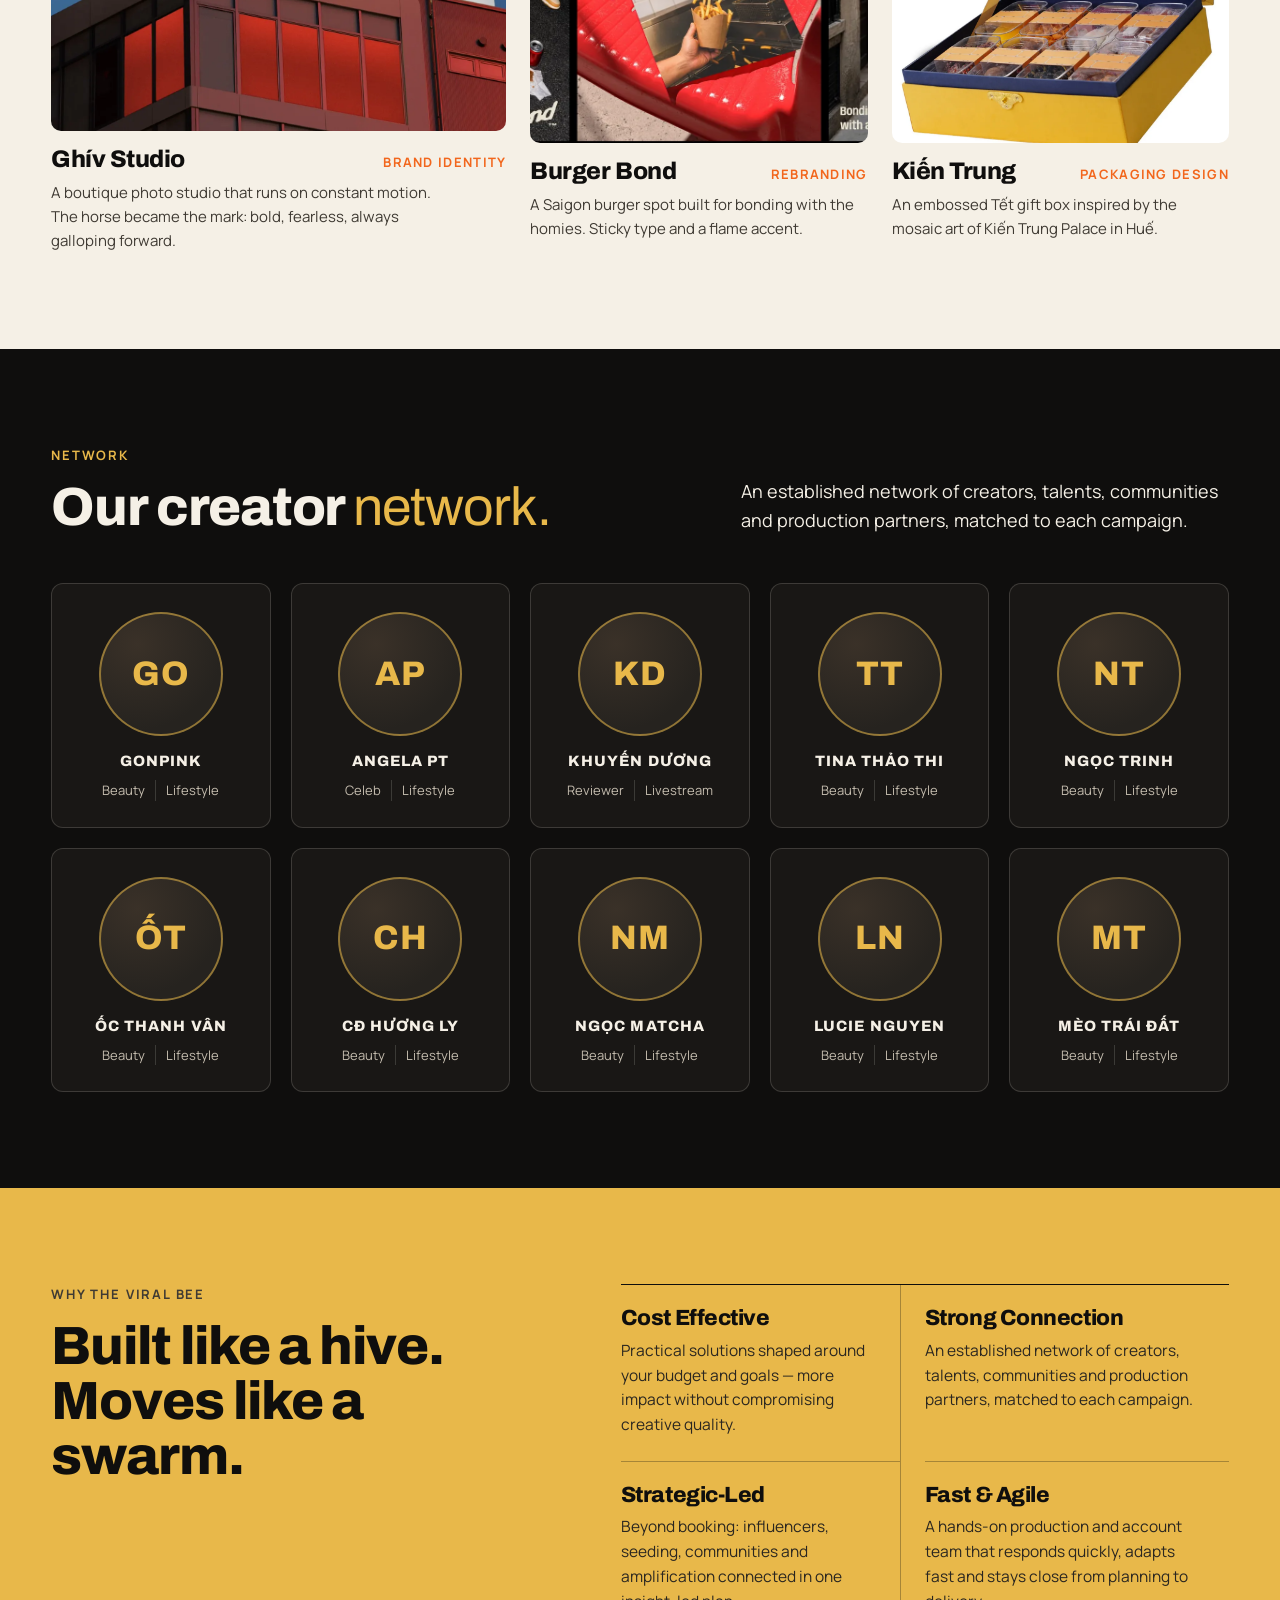
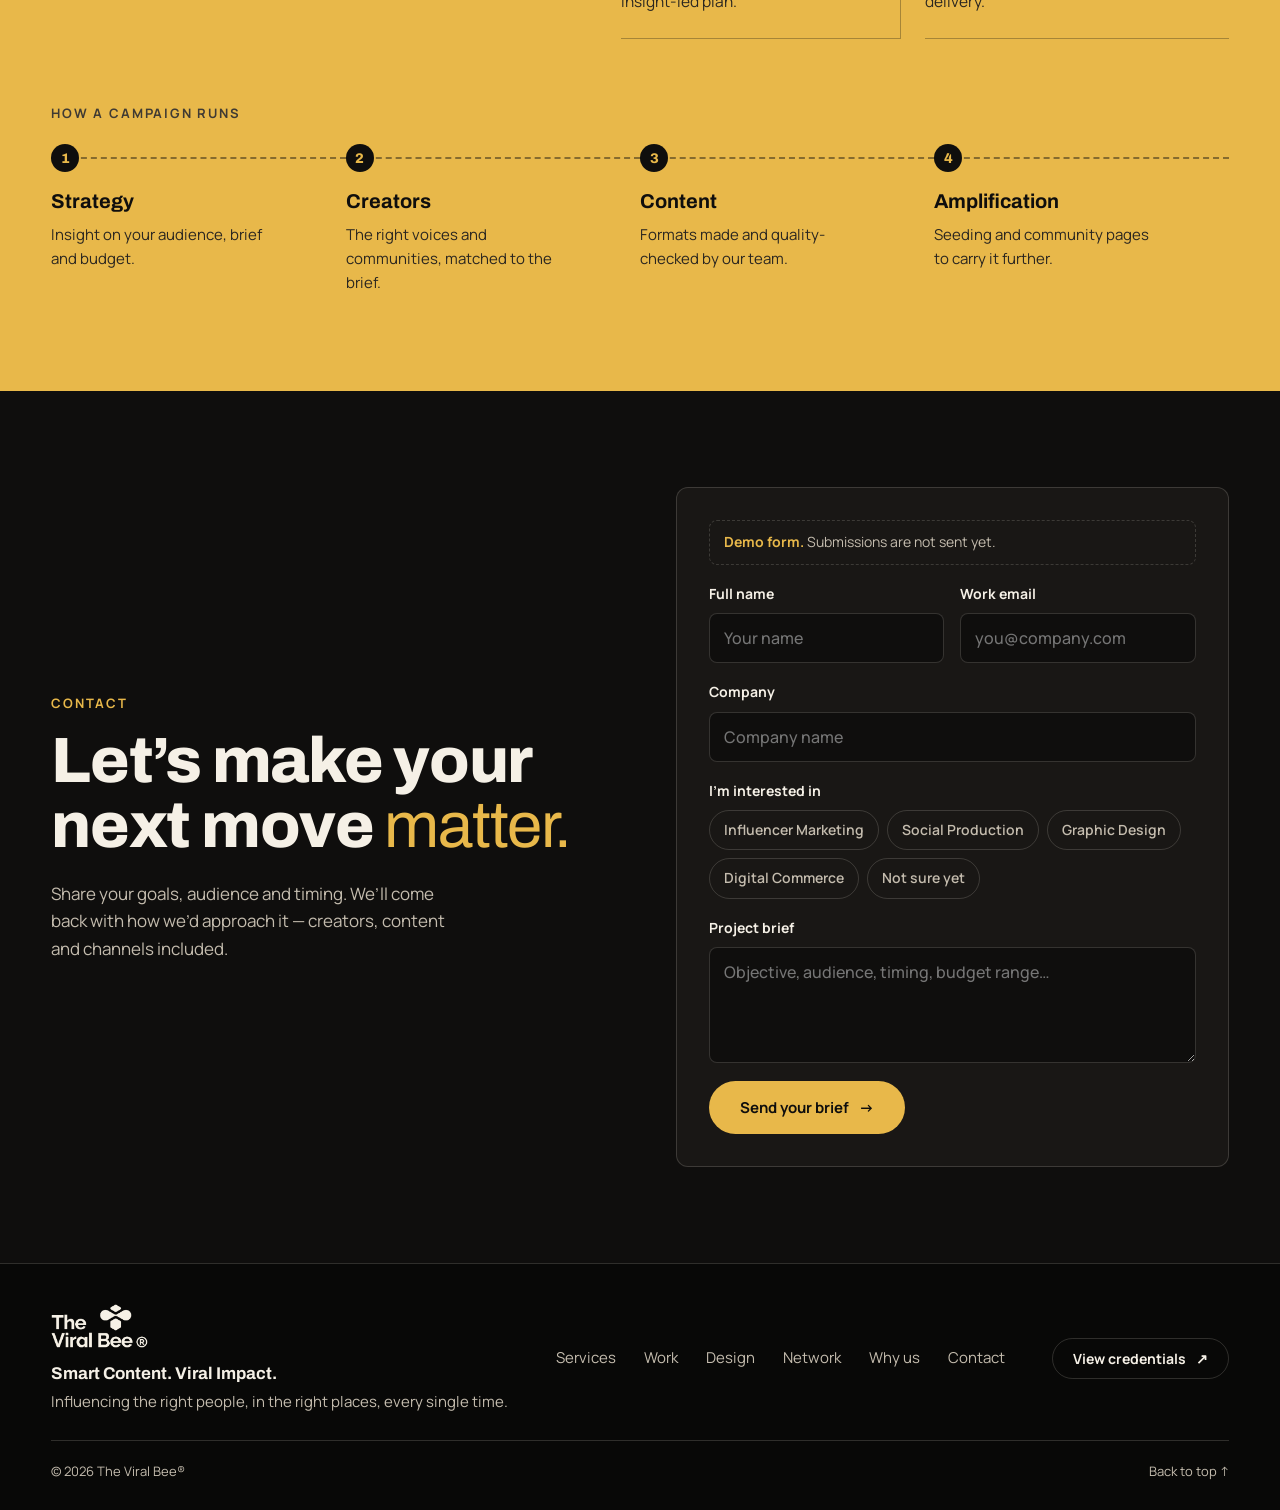
==== commit 6c037fc7: "Add Network section with KOL cards; move Design under Services - New Network nav tab and section sho" ====
--- a/index.html
+++ b/index.html
@@ -27,12 +27,12 @@
           <a href="#services" aria-haspopup="true">Services <i class="caret" aria-hidden="true"></i></a>
           <ul class="submenu">
             <li><a href="#" data-soon>Affiliate</a></li>
-            <li><a href="#" data-soon>Design</a></li>
+            <li><a href="#design">Design</a></li>
             <li><a href="#" data-soon>Production</a></li>
           </ul>
         </div>
         <a href="#work">Work</a>
-        <a href="#design">Design</a>
+        <a href="#network">Network</a>
         <a href="#why">Why us</a>
         <a href="#contact">Contact</a>
         <a class="btn btn-primary btn-sm nav-cta" href="#contact">Start a project <span aria-hidden="true">→</span></a>
@@ -123,6 +123,18 @@
           <p>Brand identity, rebranding and packaging from the same team that builds the campaigns.</p>
         </div>
         <div class="tiles" id="tiles"></div>
+      </div>
+    </section>
+
+    <!-- NETWORK (KOL cards rendered from site-data.js) -->
+    <section class="sec dark" id="network" aria-labelledby="network-title">
+      <div class="wrap">
+        <div class="sec-head">
+          <div><p class="eyebrow">Network</p><h2 id="network-title">Our creator <em>network.</em></h2></div>
+          <p>An established network of creators, talents, communities and production partners, matched to each campaign.</p>
+        </div>
+        <div class="kols" id="kols"></div>
+        <noscript><p class="muted">Enable JavaScript to see our creator network.</p></noscript>
       </div>
     </section>
 
@@ -193,7 +205,7 @@
           <p>Smart Content. Viral Impact.<br /><span>Influencing the right people, in the right places, every single time.</span></p>
         </div>
         <nav class="foot-nav" aria-label="Footer">
-          <a href="#services">Services</a><a href="#work">Work</a><a href="#design">Design</a><a href="#why">Why us</a><a href="#contact">Contact</a>
+          <a href="#services">Services</a><a href="#work">Work</a><a href="#design">Design</a><a href="#network">Network</a><a href="#why">Why us</a><a href="#contact">Contact</a>
         </nav>
         <a class="btn btn-ghost btn-sm" id="cred-link" href="#" target="_blank" rel="noopener noreferrer">View credentials <span aria-hidden="true">↗</span></a>
       </div>
--- a/app.css
+++ b/app.css
@@ -165,6 +165,18 @@
 .tile .disc{font-size:13px;font-weight:700;letter-spacing:.1em;text-transform:uppercase;color:var(--ember);white-space:nowrap}
 .tile p{font-size:15px;color:var(--muted-light);margin-top:8px;max-width:44ch}
 
+/* network: KOL cards */
+.kols{display:grid;grid-template-columns:repeat(5,minmax(0,1fr));gap:20px}
+.kol{display:flex;flex-direction:column;align-items:center;text-align:center;background:var(--ink-2);border:1px solid var(--line-dark);border-radius:12px;padding:28px 14px 26px;transition:.25s}
+.kol:hover{border-color:var(--honey);transform:translateY(-3px)}
+.kol-photo{width:124px;height:124px;border-radius:50%;overflow:hidden;flex:none;margin-bottom:16px;border:2px solid rgba(232,184,74,.55);background:radial-gradient(circle at 30% 25%,#3a3128,var(--ink-3) 70%)}
+.kol-photo img{width:100%;height:100%;object-fit:cover}
+.kol-initials{display:grid;place-items:center;width:100%;height:100%;font-family:var(--f-display);font-weight:800;font-size:34px;letter-spacing:.02em;color:var(--honey)}
+.kol h3{font-size:15px;line-height:1.2;letter-spacing:.07em;text-transform:uppercase}
+.kol-tags{display:flex;justify-content:center;margin-top:10px;font-size:13px;color:var(--muted-dark)}
+.kol-tags span{padding:0 10px}
+.kol-tags span+span{border-left:1px solid var(--line-dark)}
+
 /* why + process */
 .why-grid{display:grid;grid-template-columns:.9fr 1.1fr;gap:72px;align-items:start}
 .why-grid h2{font-size:clamp(36px,4.2vw,60px);margin-top:14px}
@@ -276,6 +288,13 @@
   .tiles{grid-template-columns:1fr 1fr}
   .tiles .tile:first-child{grid-column:1/-1}
   .tile .img{height:300px}
+  /* KOL cards turn horizontal: photo left, details right */
+  .kols{grid-template-columns:repeat(2,minmax(0,1fr));gap:16px}
+  .kol{display:grid;grid-template-columns:88px 1fr;grid-template-rows:1fr auto auto 1fr;column-gap:16px;align-items:center;text-align:left;padding:16px}
+  .kol-photo{grid-row:1/5;width:88px;height:88px;margin:0}
+  .kol h3{grid-column:2;grid-row:2;align-self:end}
+  .kol-tags{grid-column:2;grid-row:3;align-self:start;justify-content:flex-start;margin-top:8px}
+  .kol-tags span:first-child{padding-left:0}
   .why-grid{gap:48px}
   .contact-grid{gap:48px}
 }
@@ -310,10 +329,11 @@
   .hero h1{font-size:clamp(44px,13vw,64px)}
   .hero-sub{font-size:18px}
   .cta-row{margin-bottom:32px}
-  .proof{flex-direction:column;gap:18px;width:100%}
-  .proof>div{flex-direction:row;justify-content:flex-start;align-items:baseline;gap:14px;border:0;margin:0;padding:0}
-  .proof dt{margin:0;max-width:none}
-  .proof dd{font-size:30px;min-width:96px}
+  /* three across: number above its own label, so everything lines up */
+  .proof{display:grid;grid-template-columns:repeat(3,minmax(0,1fr));width:100%;padding-top:20px}
+  .proof>div{padding-right:10px;margin-right:10px}
+  .proof dd{font-size:clamp(22px,7vw,30px)}
+  .proof dt{font-size:12.5px;line-height:1.35;margin-top:8px;max-width:none}
   .brands .wrap{height:auto;flex-wrap:wrap;gap:6px;padding-top:16px;padding-bottom:16px}
   .marquee{flex-basis:100%}
   .brands li{font-size:17px}
@@ -327,6 +347,10 @@
   .cases{grid-template-columns:1fr}
   .tiles{grid-template-columns:1fr}
   .tile .img{height:240px}
+  .kols{grid-template-columns:1fr}
+  .kol{grid-template-columns:72px 1fr}
+  .kol-photo{width:72px;height:72px}
+  .kol-initials{font-size:24px}
   .claims{grid-template-columns:1fr}
   .claims article:nth-child(odd){border-right:0;margin-right:0}
   .steps{grid-template-columns:1fr}
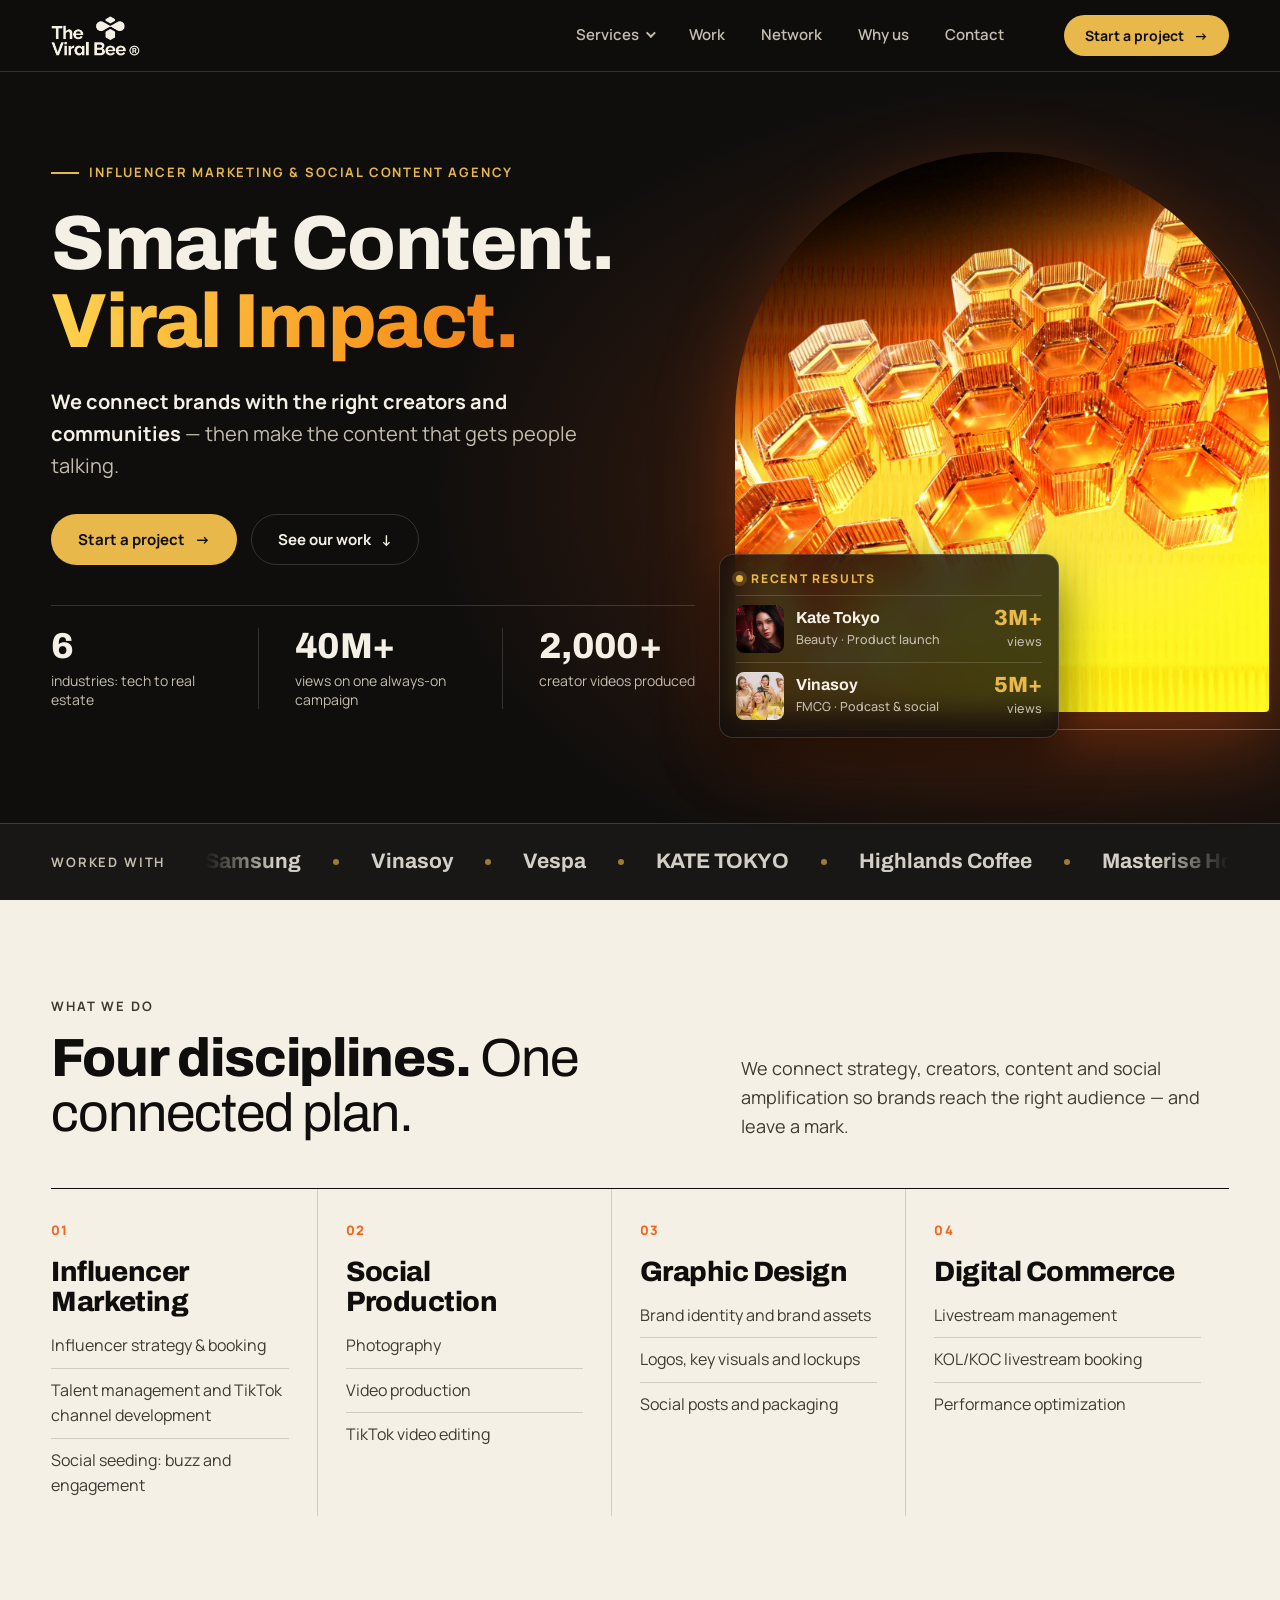
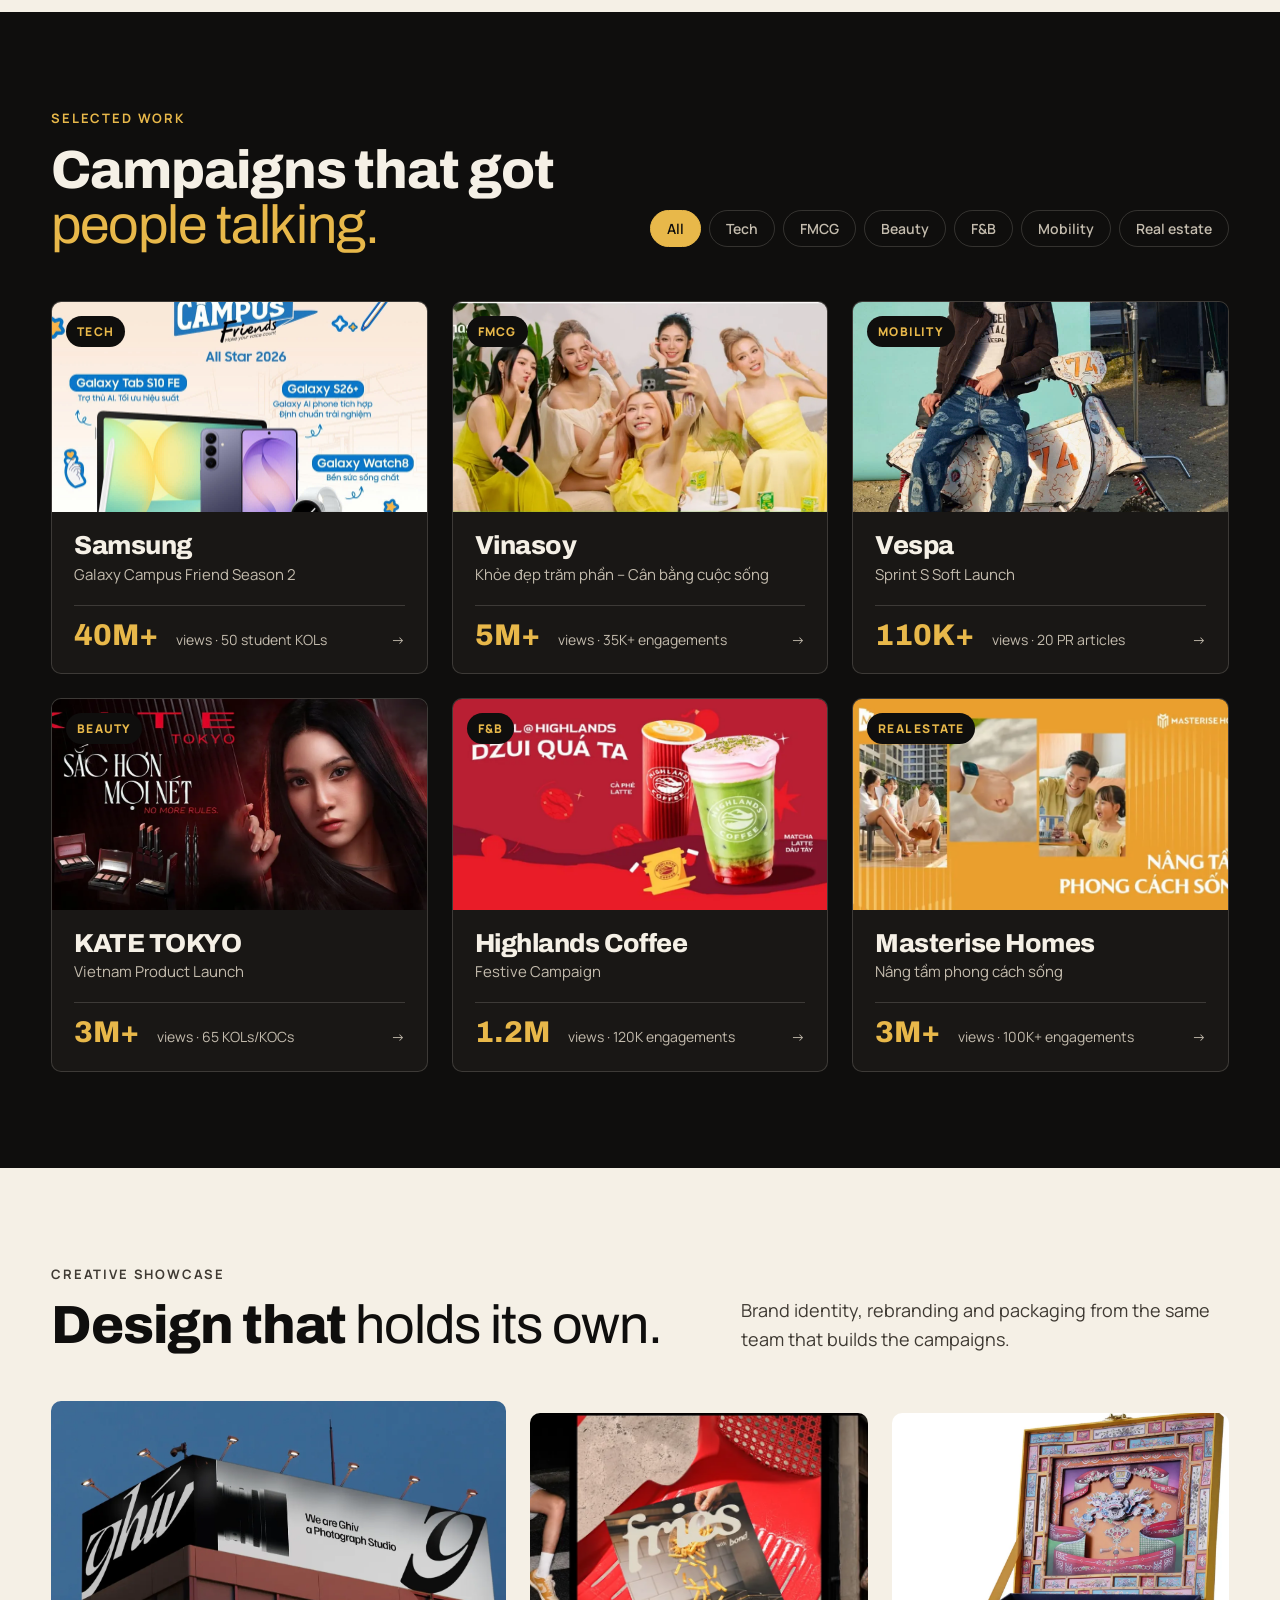
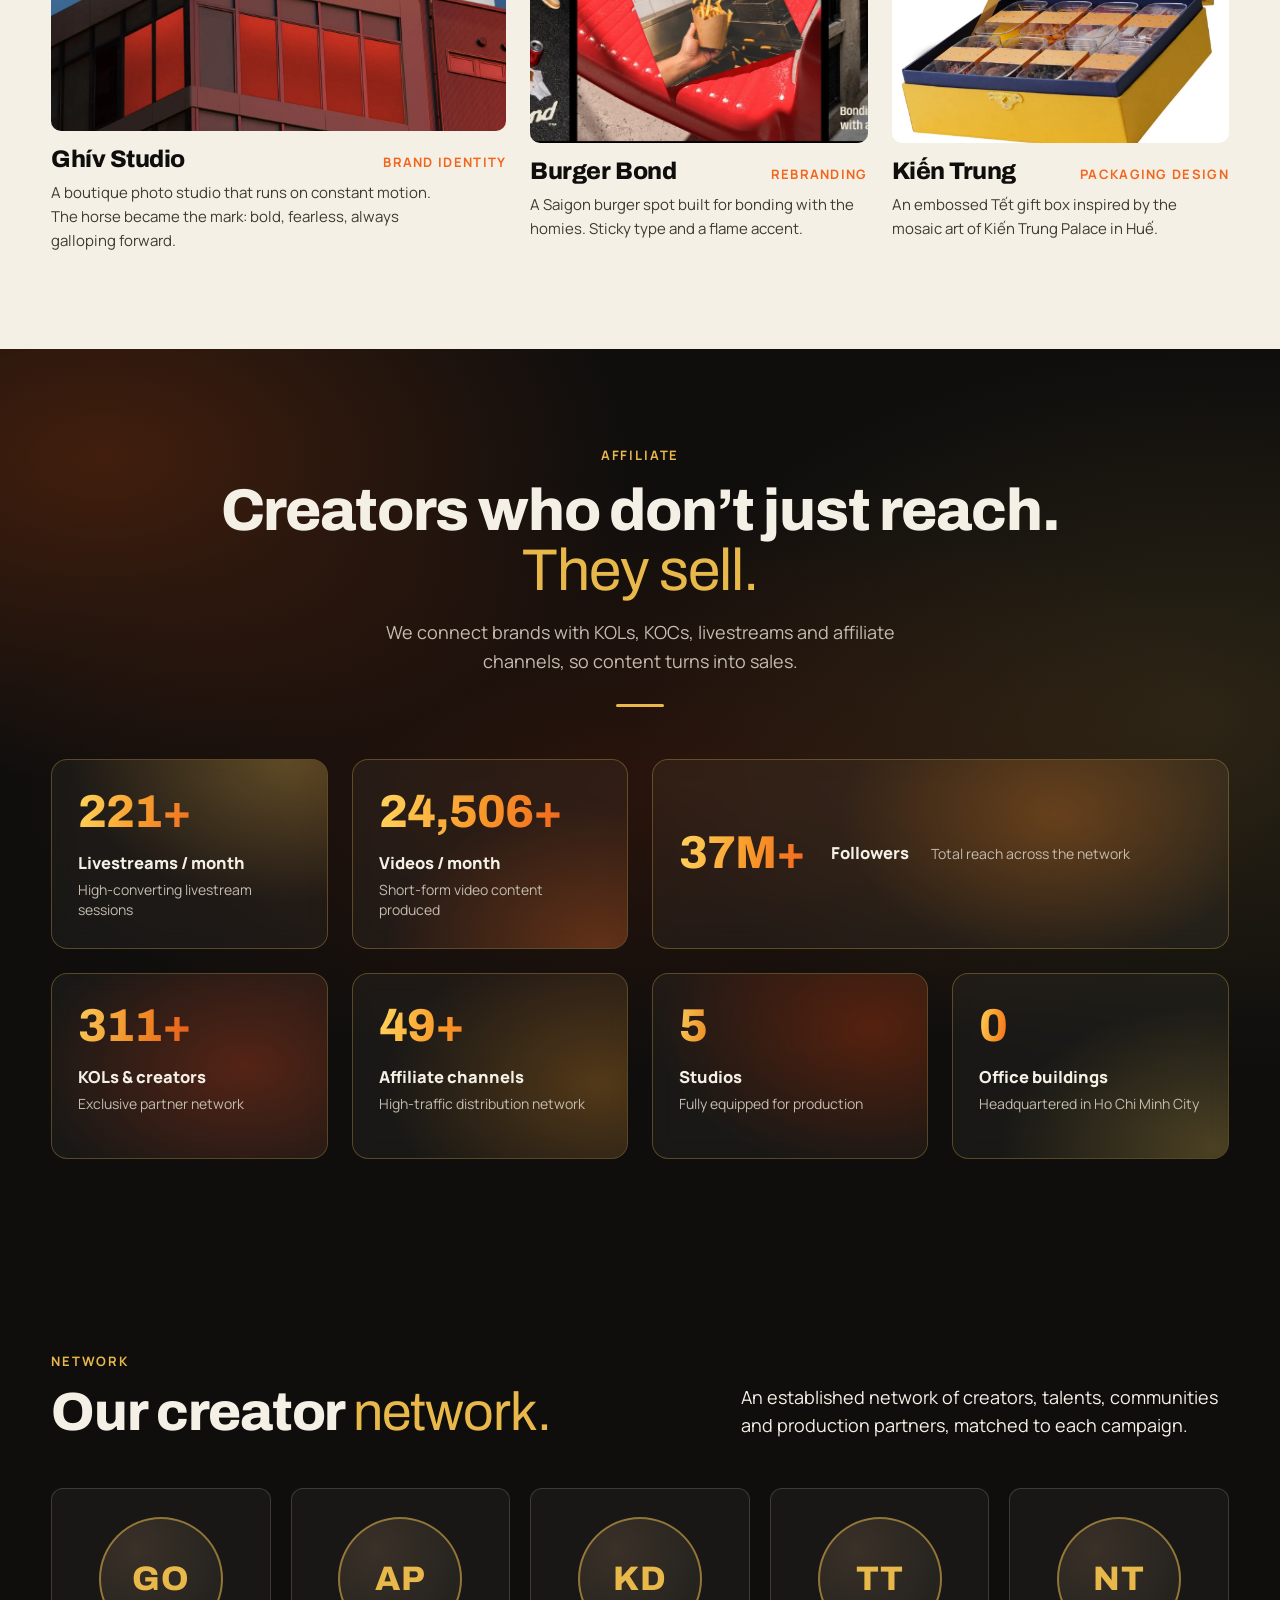
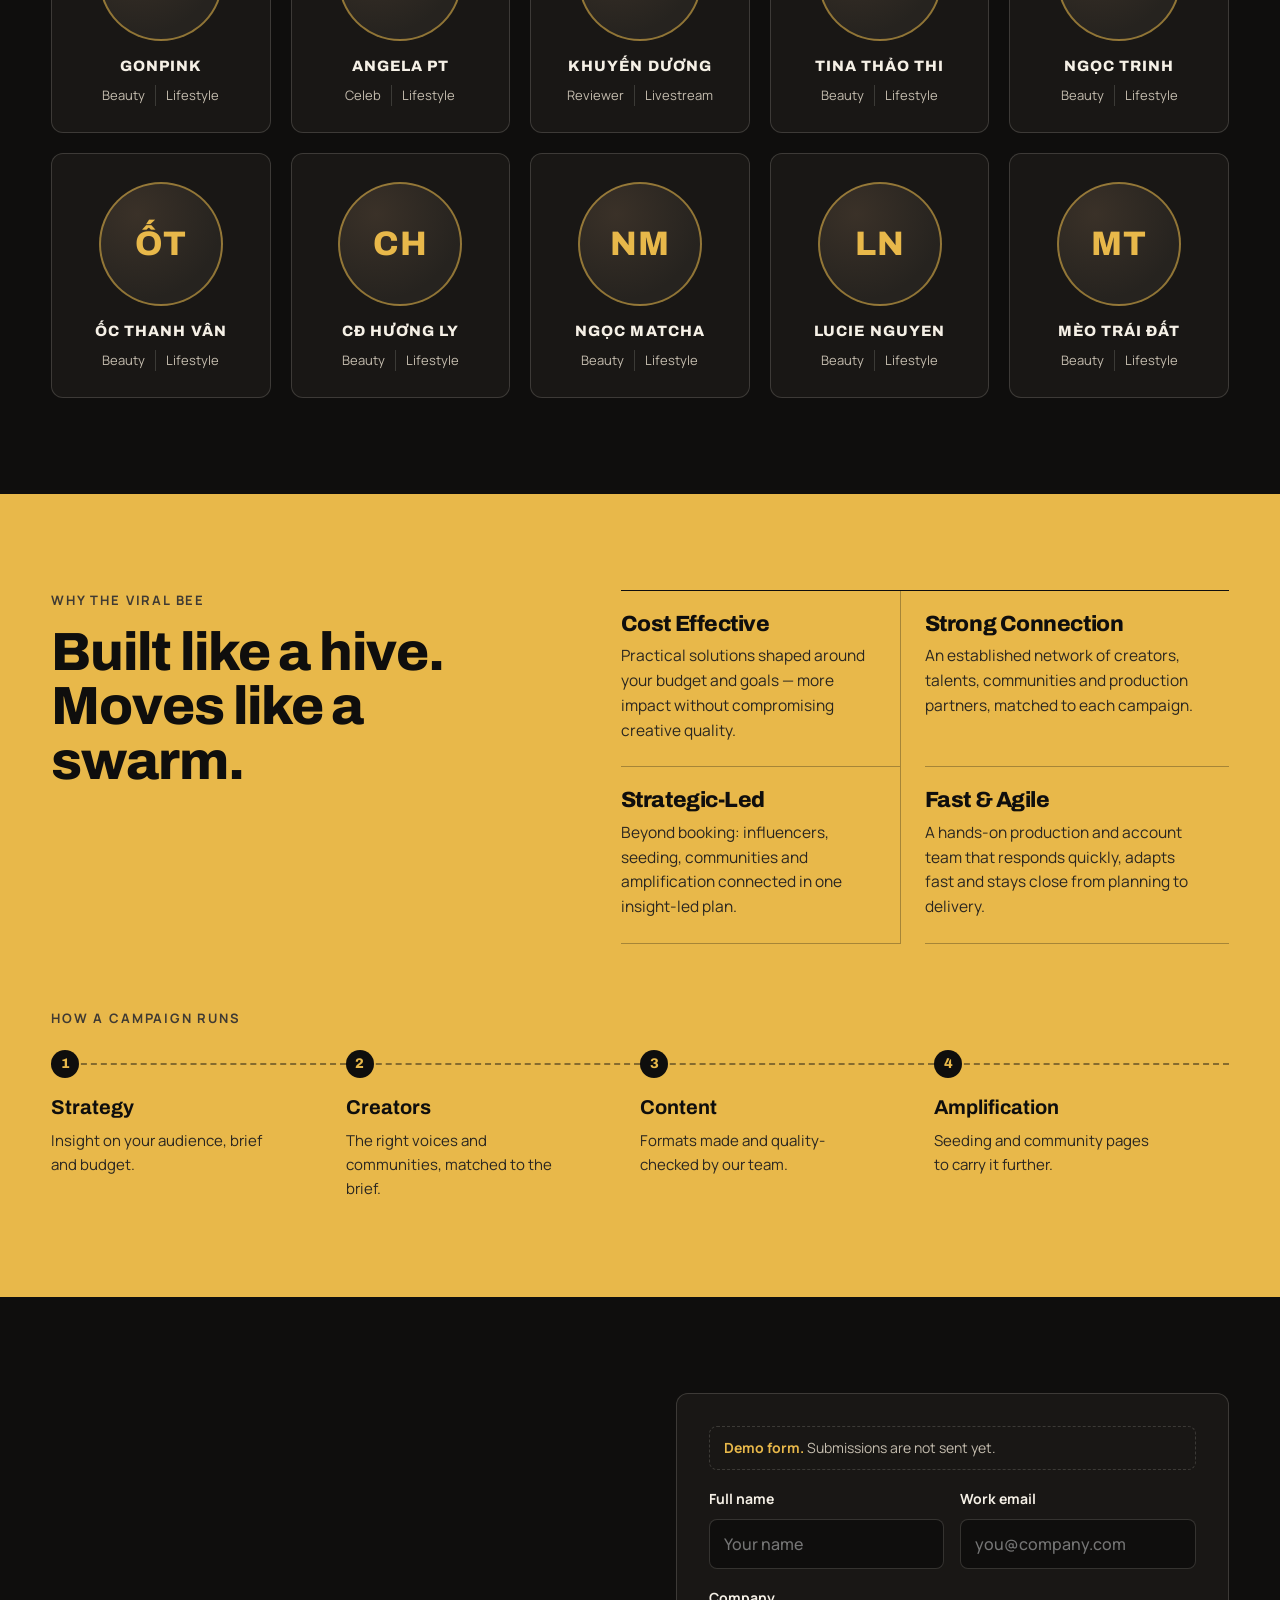
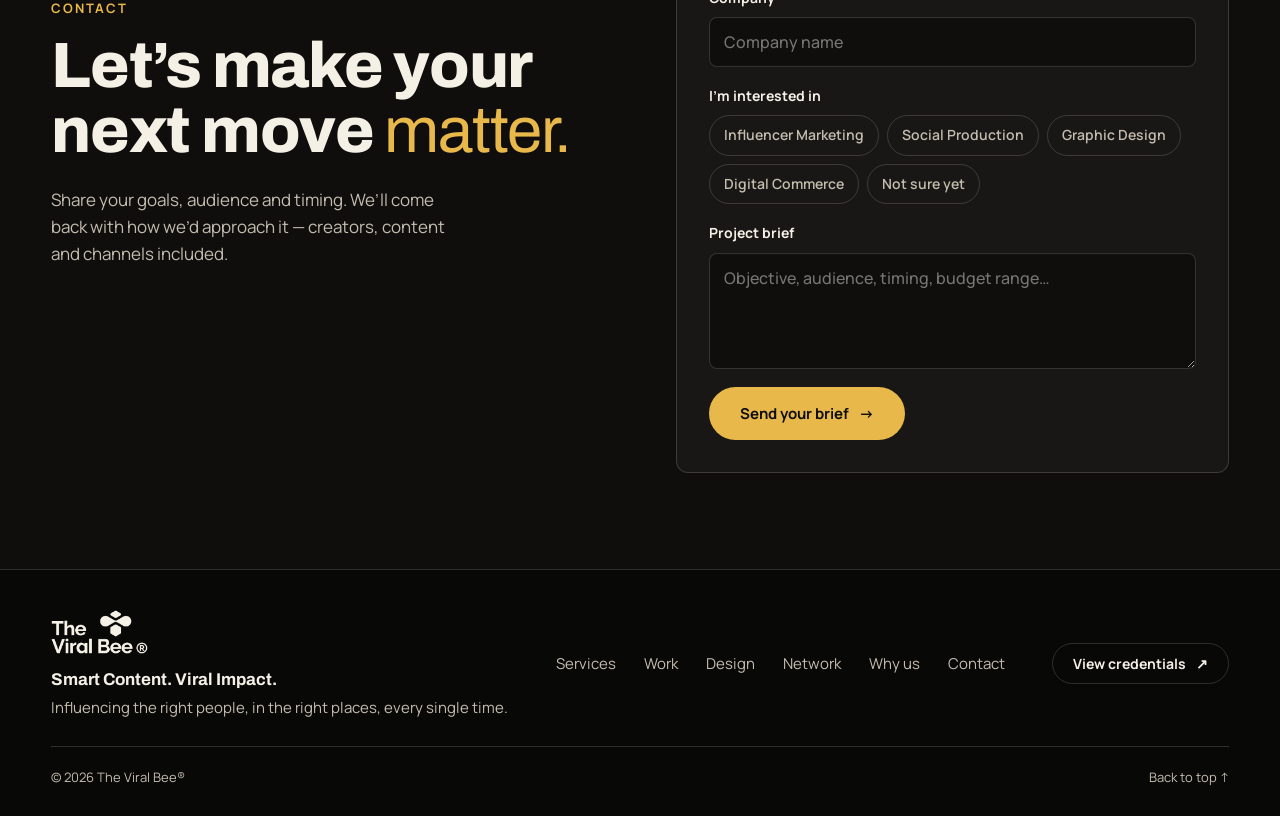
==== commit 680a1df8: "Add Affiliate section with stat cards - New Affiliate section between Design and Network: centred he" ====
--- a/index.html
+++ b/index.html
@@ -26,7 +26,7 @@
         <div class="has-sub">
           <a href="#services" aria-haspopup="true">Services <i class="caret" aria-hidden="true"></i></a>
           <ul class="submenu">
-            <li><a href="#" data-soon>Affiliate</a></li>
+            <li><a href="#affiliate">Affiliate</a></li>
             <li><a href="#design">Design</a></li>
             <li><a href="#" data-soon>Production</a></li>
           </ul>
@@ -123,6 +123,18 @@
           <p>Brand identity, rebranding and packaging from the same team that builds the campaigns.</p>
         </div>
         <div class="tiles" id="tiles"></div>
+      </div>
+    </section>
+
+    <!-- AFFILIATE (stat cards rendered from site-data.js) -->
+    <section class="sec dark affiliate" id="affiliate" aria-labelledby="affiliate-title">
+      <div class="wrap">
+        <div class="aff-head">
+          <p class="eyebrow">Affiliate</p>
+          <h2 id="affiliate-title">Creators who don’t just reach. <em>They sell.</em></h2>
+          <p>We connect brands with KOLs, KOCs, livestreams and affiliate channels, so content turns into sales.</p>
+        </div>
+        <dl class="aff-grid" id="aff-grid"></dl>
       </div>
     </section>
 
--- a/app.css
+++ b/app.css
@@ -165,6 +165,44 @@
 .tile .disc{font-size:13px;font-weight:700;letter-spacing:.1em;text-transform:uppercase;color:var(--ember);white-space:nowrap}
 .tile p{font-size:15px;color:var(--muted-light);margin-top:8px;max-width:44ch}
 
+/* affiliate: centred heading + glass stat cards on a warm ember/honey glow (same family as the hero).
+   The first layer fades the bottom to plain ink so it meets the Network section without a seam. */
+.affiliate{position:relative;overflow:hidden;background:
+  linear-gradient(to bottom,transparent 68%,var(--ink) 100%),
+  radial-gradient(760px 460px at 8% 12%,rgba(226,83,15,.24),transparent 70%),
+  radial-gradient(820px 520px at 94% 40%,rgba(232,184,74,.13),transparent 70%),
+  radial-gradient(900px 420px at 50% 48%,rgba(143,42,7,.2),transparent 72%),
+  var(--ink)}
+.affiliate .wrap{position:relative}
+.aff-head{text-align:center;max-width:920px;margin:0 auto 52px}
+.aff-head h2{font-size:clamp(36px,4.6vw,66px);margin-top:14px}
+.aff-head h2 em{font-style:normal;font-weight:400}
+.aff-head p:not(.eyebrow){font-size:18px;color:var(--muted-dark);max-width:54ch;margin:18px auto 0}
+.aff-head::after{content:"";display:block;width:48px;height:3px;border-radius:2px;background:var(--honey);margin:28px auto 0}
+.aff-grid{display:grid;grid-template-columns:repeat(4,minmax(0,1fr));gap:24px;max-width:1180px;margin:0 auto}
+.aff-card{position:relative;overflow:hidden;display:flex;flex-direction:column;justify-content:flex-start;min-height:186px;padding:28px 26px;border-radius:16px;border:1px solid rgba(232,184,74,.3);background:rgba(245,240,230,.045);-webkit-backdrop-filter:blur(10px);backdrop-filter:blur(10px);transition:.25s}
+.aff-card:hover{border-color:rgba(232,184,74,.75);transform:translateY(-3px)}
+/* each card gets its own soft colour glow, like the reference */
+.aff-card::before{content:"";position:absolute;inset:0;pointer-events:none;background:radial-gradient(300px 200px at var(--gx,85%) var(--gy,0%),var(--glow,rgba(242,102,28,.3)),transparent 72%)}
+.aff-card:nth-child(1){--glow:rgba(232,184,74,.3)}                       /* honey */
+.aff-card:nth-child(2){--glow:rgba(242,102,28,.3);--gx:90%;--gy:100%}    /* ember */
+.aff-card:nth-child(3){--glow:rgba(255,138,31,.26);--gx:70%;--gy:30%}    /* flame */
+.aff-card:nth-child(4){--glow:rgba(190,58,20,.36);--gx:70%;--gy:50%}     /* deep red-orange */
+.aff-card:nth-child(5){--glow:rgba(248,150,30,.26);--gx:90%;--gy:60%}    /* amber */
+.aff-card:nth-child(6){--glow:rgba(143,42,7,.5);--gx:80%;--gy:30%}       /* rust */
+.aff-card:nth-child(7){--glow:rgba(255,211,78,.22);--gx:95%;--gy:95%}    /* pale honey */
+.aff-card>*{position:relative}
+.aff-card dd{order:-1;display:grid;justify-content:start;font-family:var(--f-display);font-size:clamp(40px,3.6vw,52px);font-weight:800;line-height:1.05;letter-spacing:-.02em;font-variant-numeric:tabular-nums;color:#f8a53a}
+.aff-card dd>*{grid-area:1/1}
+/* gradient goes on the visible number only (static .aff-num, or the live span while counting).
+   Never on the dd: background-clip:text there would also paint the hidden width-reserving copy. */
+.aff-card .aff-num,.aff-card .count-live{background:linear-gradient(100deg,#ffd45c,#f89a2a 55%,#f2661c);-webkit-background-clip:text;background-clip:text;-webkit-text-fill-color:transparent}
+.aff-card dt{margin-top:14px;display:flex;flex-direction:column;gap:4px}
+.aff-card dt b{font-size:16.5px;font-weight:800;color:var(--ivory)}
+.aff-card dt span{font-size:14px;color:var(--muted-dark);line-height:1.4}
+.aff-card.wide{grid-column:span 2;flex-direction:row;justify-content:flex-start;align-items:center;gap:26px}
+.aff-card.wide dt{margin:0;flex-direction:row;align-items:baseline;flex-wrap:wrap;gap:6px 22px}
+
 /* network: KOL cards */
 .kols{display:grid;grid-template-columns:repeat(5,minmax(0,1fr));gap:20px}
 .kol{display:flex;flex-direction:column;align-items:center;text-align:center;background:var(--ink-2);border:1px solid var(--line-dark);border-radius:12px;padding:28px 14px 26px;transition:.25s}
@@ -288,6 +326,8 @@
   .tiles{grid-template-columns:1fr 1fr}
   .tiles .tile:first-child{grid-column:1/-1}
   .tile .img{height:300px}
+  .aff-grid{grid-template-columns:repeat(2,minmax(0,1fr));gap:16px}
+  .aff-card{min-height:150px}
   /* KOL cards turn horizontal: photo left, details right */
   .kols{grid-template-columns:repeat(2,minmax(0,1fr));gap:16px}
   .kol{display:grid;grid-template-columns:88px 1fr;grid-template-rows:1fr auto auto 1fr;column-gap:16px;align-items:center;text-align:left;padding:16px}
@@ -347,6 +387,13 @@
   .cases{grid-template-columns:1fr}
   .tiles{grid-template-columns:1fr}
   .tile .img{height:240px}
+  .aff-head{margin-bottom:36px}
+  .aff-grid{gap:12px}
+  .aff-card{min-height:0;padding:20px 16px}
+  .aff-card dd{font-size:clamp(26px,7.4vw,36px)}
+  .aff-card dt b{font-size:15px}
+  .aff-card dt span{font-size:13px}
+  .aff-card.wide{gap:16px}
   .kols{grid-template-columns:1fr}
   .kol{grid-template-columns:72px 1fr}
   .kol-photo{width:72px;height:72px}
